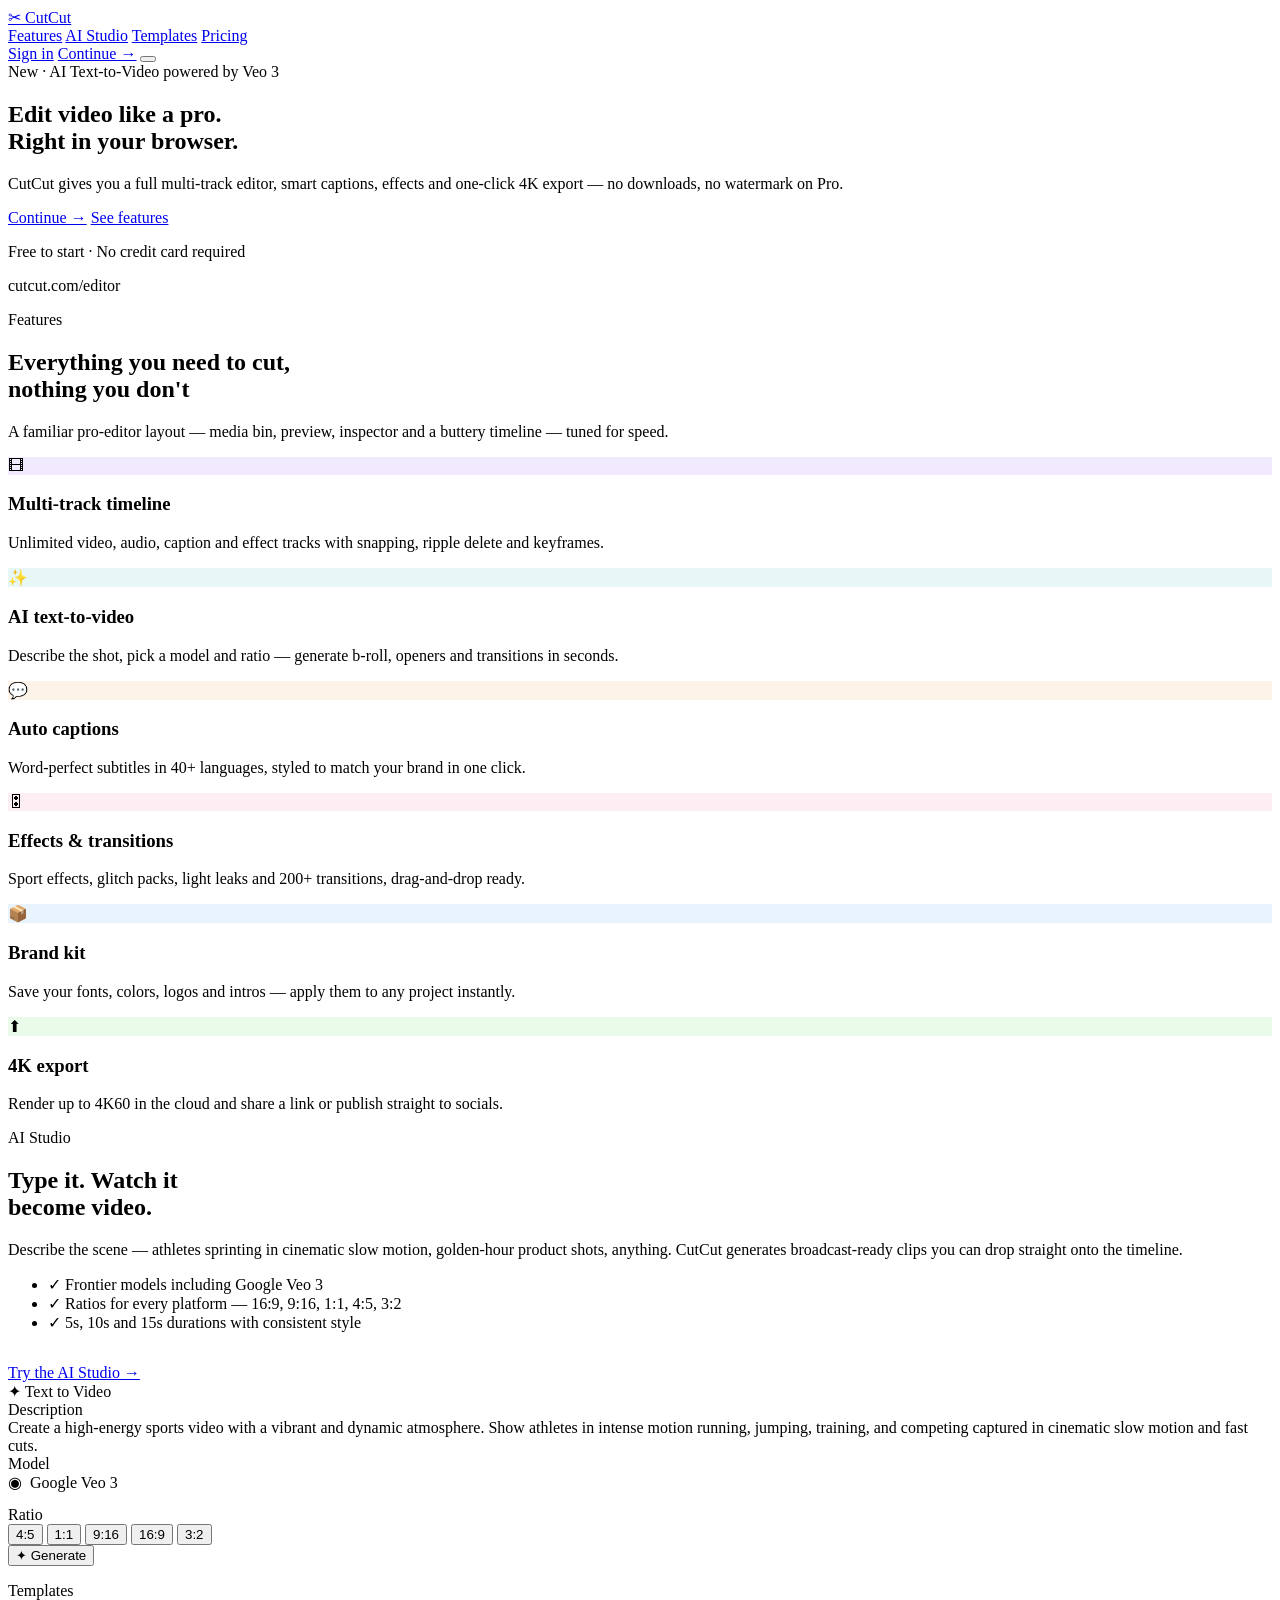
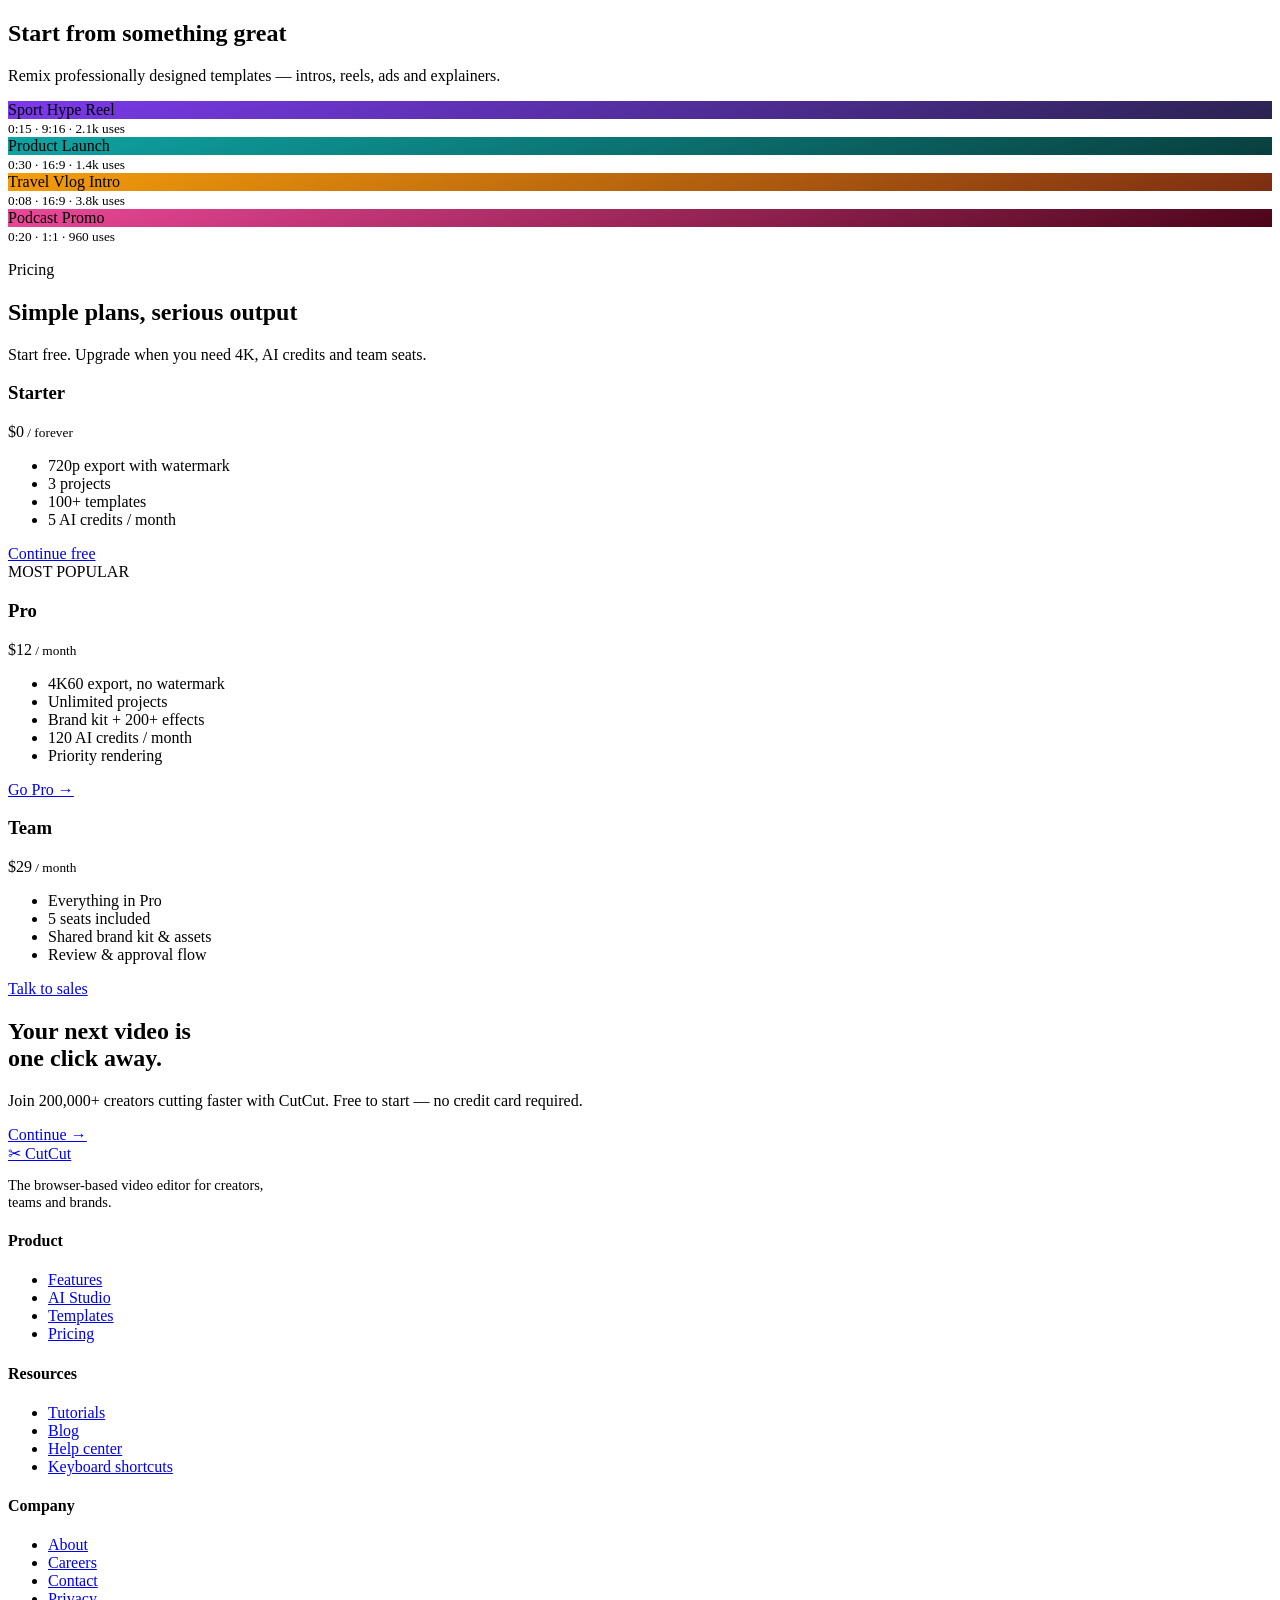
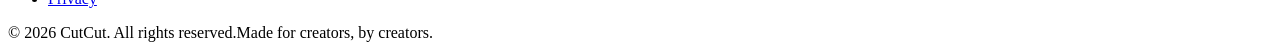
==== index.html @ d0ea5d8b "Create index.html" ====
<!DOCTYPE html>
<html lang="en">
<head>
  <meta charset="UTF-8" />
  <meta name="viewport" content="width=device-width, initial-scale=1.0" />
  <title>CutCut — Edit video like a pro, in your browser</title>
  <meta name="description" content="CutCut is the browser-based video editor with multi-track timeline, AI text-to-video, auto captions and 4K export." />
  <link rel="stylesheet" href="css/main.css" />
  <link rel="preconnect" href="https://fonts.googleapis.com" />
  <link rel="preconnect" href="https://fonts.gstatic.com" crossorigin />
  <link href="https://fonts.googleapis.com/css2?family=Inter:wght@400;500;600;700;800&display=swap" rel="stylesheet" />
</head>
<body>

  <!-- NAV -->
  <header class="site-nav">
    <a href="index.html" class="brand"><span class="brand-mark">✂</span> CutCut</a>
    <nav class="site-links" id="siteLinks">
      <a href="#features">Features</a>
      <a href="#ai">AI Studio</a>
      <a href="#templates">Templates</a>
      <a href="#pricing">Pricing</a>
    </nav>
    <div class="nav-cta">
      <a href="login.html" class="btn btn-ghost">Sign in</a>
      <a href="login.html" class="btn btn-dark">Continue →</a>
      <button class="menu-btn" id="menuBtn" aria-label="Menu"><span></span><span></span><span></span></button>
    </div>
  </header>

  <!-- HERO -->
  <section class="hero">
    <div class="hero-inner">
      <span class="hero-badge"><span class="dot"></span> New · AI Text-to-Video powered by Veo 3</span>
      <h1>Edit video like a pro.<br /><span class="grad">Right in your browser.</span></h1>
      <p class="sub">CutCut gives you a full multi-track editor, smart captions, effects and one-click 4K export — no downloads, no watermark on Pro.</p>
      <div class="hero-cta">
        <a href="login.html" class="btn btn-dark btn-lg">Continue →</a>
        <a href="#features" class="btn btn-light btn-lg">See features</a>
      </div>
      <p class="hero-note">Free to start · No credit card required</p>
    </div>

    <div class="hero-mock reveal">
      <div class="mock-window">
        <div class="mock-bar"><i></i><i></i><i></i><span>cutcut.com/editor</span></div>
        <div class="mock-body">
          <div class="mock-rail"><b class="on"></b><b></b><b></b><b></b><b></b><b></b></div>
          <div class="mock-stage">
            <div class="mock-preview"></div>
            <div class="mock-tl"><i></i><i></i><i></i></div>
          </div>
          <div class="mock-side"><b></b><b></b><b></b><b></b><b class="dark"></b></div>
        </div>
      </div>
    </div>
  </section>

  <!-- FEATURES -->
  <section class="section" id="features">
    <div class="wrap">
      <div class="center reveal">
        <p class="kicker">Features</p>
        <h2 class="h2">Everything you need to cut,<br />nothing you don't</h2>
        <p class="lead">A familiar pro-editor layout — media bin, preview, inspector and a buttery timeline — tuned for speed.</p>
      </div>
      <div class="feat-grid">
        <div class="feat reveal"><div class="feat-ico" style="background:#f1e9fd">🎞</div><h3>Multi-track timeline</h3><p>Unlimited video, audio, caption and effect tracks with snapping, ripple delete and keyframes.</p></div>
        <div class="feat reveal"><div class="feat-ico" style="background:#e6f7f6">✨</div><h3>AI text-to-video</h3><p>Describe the shot, pick a model and ratio — generate b-roll, openers and transitions in seconds.</p></div>
        <div class="feat reveal"><div class="feat-ico" style="background:#fef3e8">💬</div><h3>Auto captions</h3><p>Word-perfect subtitles in 40+ languages, styled to match your brand in one click.</p></div>
        <div class="feat reveal"><div class="feat-ico" style="background:#fdeef4">🎛</div><h3>Effects & transitions</h3><p>Sport effects, glitch packs, light leaks and 200+ transitions, drag-and-drop ready.</p></div>
        <div class="feat reveal"><div class="feat-ico" style="background:#e8f3fe">📦</div><h3>Brand kit</h3><p>Save your fonts, colors, logos and intros — apply them to any project instantly.</p></div>
        <div class="feat reveal"><div class="feat-ico" style="background:#eafbe9">⬆</div><h3>4K export</h3><p>Render up to 4K60 in the cloud and share a link or publish straight to socials.</p></div>
      </div>
    </div>
  </section>

  <!-- AI STUDIO -->
  <section class="section" id="ai" style="background:#fff;border-top:1px solid var(--line);border-bottom:1px solid var(--line)">
    <div class="wrap">
      <div class="ai-split">
        <div class="reveal">
          <p class="kicker">AI Studio</p>
          <h2 class="h2">Type it. Watch it<br />become video.</h2>
          <p class="lead">Describe the scene — athletes sprinting in cinematic slow motion, golden-hour product shots, anything. CutCut generates broadcast-ready clips you can drop straight onto the timeline.</p>
          <ul class="checklist">
            <li><span class="tick">✓</span> Frontier models including Google Veo 3</li>
            <li><span class="tick">✓</span> Ratios for every platform — 16:9, 9:16, 1:1, 4:5, 3:2</li>
            <li><span class="tick">✓</span> 5s, 10s and 15s durations with consistent style</li>
          </ul>
          <div style="margin-top:32px"><a href="login.html" class="btn btn-dark btn-lg">Try the AI Studio →</a></div>
        </div>
        <div class="prompt-card reveal">
          <div class="prompt-head"><span class="spark">✦</span> Text to Video</div>
          <div class="prompt-body">
            <label>Description</label>
            <div class="prompt-text">Create a high-energy sports video with a vibrant and dynamic atmosphere. Show athletes in intense motion running, jumping, training, and competing captured in cinematic slow motion and fast cuts.</div>
            <label>Model</label>
            <div class="prompt-text" style="margin-bottom:0">◉ &nbsp;Google Veo 3</div>
            <label style="margin-top:14px;display:block">Ratio</label>
            <div class="ratio-row">
              <button class="ratio on" type="button">4:5</button>
              <button class="ratio" type="button">1:1</button>
              <button class="ratio" type="button">9:16</button>
              <button class="ratio" type="button">16:9</button>
              <button class="ratio" type="button">3:2</button>
            </div>
            <button class="btn btn-dark btn-block" type="button" onclick="location.href='login.html'">✦ Generate</button>
          </div>
        </div>
      </div>
    </div>
  </section>

  <!-- TEMPLATES -->
  <section class="section" id="templates">
    <div class="wrap">
      <div class="center reveal">
        <p class="kicker">Templates</p>
        <h2 class="h2">Start from something great</h2>
        <p class="lead">Remix professionally designed templates — intros, reels, ads and explainers.</p>
      </div>
      <div class="tpl-row">
        <div class="tpl reveal"><div class="tpl-art" style="background:linear-gradient(160deg,#7c3aed,#2b2350)"><span>Sport Hype Reel</span></div><small>0:15 · 9:16 · 2.1k uses</small></div>
        <div class="tpl reveal"><div class="tpl-art" style="background:linear-gradient(160deg,#0ea5a4,#083f3e)"><span>Product Launch</span></div><small>0:30 · 16:9 · 1.4k uses</small></div>
        <div class="tpl reveal"><div class="tpl-art" style="background:linear-gradient(160deg,#f59e0b,#7c2d12)"><span>Travel Vlog Intro</span></div><small>0:08 · 16:9 · 3.8k uses</small></div>
        <div class="tpl reveal"><div class="tpl-art" style="background:linear-gradient(160deg,#ec4899,#4c0519)"><span>Podcast Promo</span></div><small>0:20 · 1:1 · 960 uses</small></div>
      </div>
    </div>
  </section>

  <!-- PRICING -->
  <section class="section" id="pricing" style="background:#fff;border-top:1px solid var(--line)">
    <div class="wrap">
      <div class="center reveal">
        <p class="kicker">Pricing</p>
        <h2 class="h2">Simple plans, serious output</h2>
        <p class="lead">Start free. Upgrade when you need 4K, AI credits and team seats.</p>
      </div>
      <div class="price-grid">
        <div class="price reveal">
          <h3>Starter</h3><div class="amt">$0<small> / forever</small></div>
          <ul><li>720p export with watermark</li><li>3 projects</li><li>100+ templates</li><li>5 AI credits / month</li></ul>
          <a href="login.html" class="btn btn-light btn-block">Continue free</a>
        </div>
        <div class="price hot reveal">
          <span class="tag">MOST POPULAR</span>
          <h3>Pro</h3><div class="amt">$12<small> / month</small></div>
          <ul><li>4K60 export, no watermark</li><li>Unlimited projects</li><li>Brand kit + 200+ effects</li><li>120 AI credits / month</li><li>Priority rendering</li></ul>
          <a href="login.html" class="btn btn-dark btn-block">Go Pro →</a>
        </div>
        <div class="price reveal">
          <h3>Team</h3><div class="amt">$29<small> / month</small></div>
          <ul><li>Everything in Pro</li><li>5 seats included</li><li>Shared brand kit & assets</li><li>Review & approval flow</li></ul>
          <a href="login.html" class="btn btn-light btn-block">Talk to sales</a>
        </div>
      </div>
    </div>
  </section>

  <!-- CTA -->
  <section class="section">
    <div class="wrap">
      <div class="cta-banner reveal">
        <h2>Your next video is<br />one click away.</h2>
        <p>Join 200,000+ creators cutting faster with CutCut. Free to start — no credit card required.</p>
        <a href="login.html" class="btn btn-light btn-lg">Continue →</a>
      </div>
    </div>
  </section>

  <!-- FOOTER -->
  <footer class="site">
    <div class="foot-grid">
      <div>
        <a href="index.html" class="brand" style="margin-bottom:16px"><span class="brand-mark">✂</span> CutCut</a>
        <p style="color:var(--muted);font-size:.9rem;max-width:260px;margin-top:14px">The browser-based video editor for creators, teams and brands.</p>
      </div>
      <div><h4>Product</h4><ul><li><a href="#features">Features</a></li><li><a href="#ai">AI Studio</a></li><li><a href="#templates">Templates</a></li><li><a href="#pricing">Pricing</a></li></ul></div>
      <div><h4>Resources</h4><ul><li><a href="#">Tutorials</a></li><li><a href="#">Blog</a></li><li><a href="#">Help center</a></li><li><a href="#">Keyboard shortcuts</a></li></ul></div>
      <div><h4>Company</h4><ul><li><a href="#">About</a></li><li><a href="#">Careers</a></li><li><a href="#">Contact</a></li><li><a href="#">Privacy</a></li></ul></div>
    </div>
    <div class="foot-note"><span>© 2026 CutCut. All rights reserved.</span><span>Made for creators, by creators.</span></div>
  </footer>

  <div class="toast" id="toast"></div>
  <script src="js/main.js"></script>
</body>
</html>
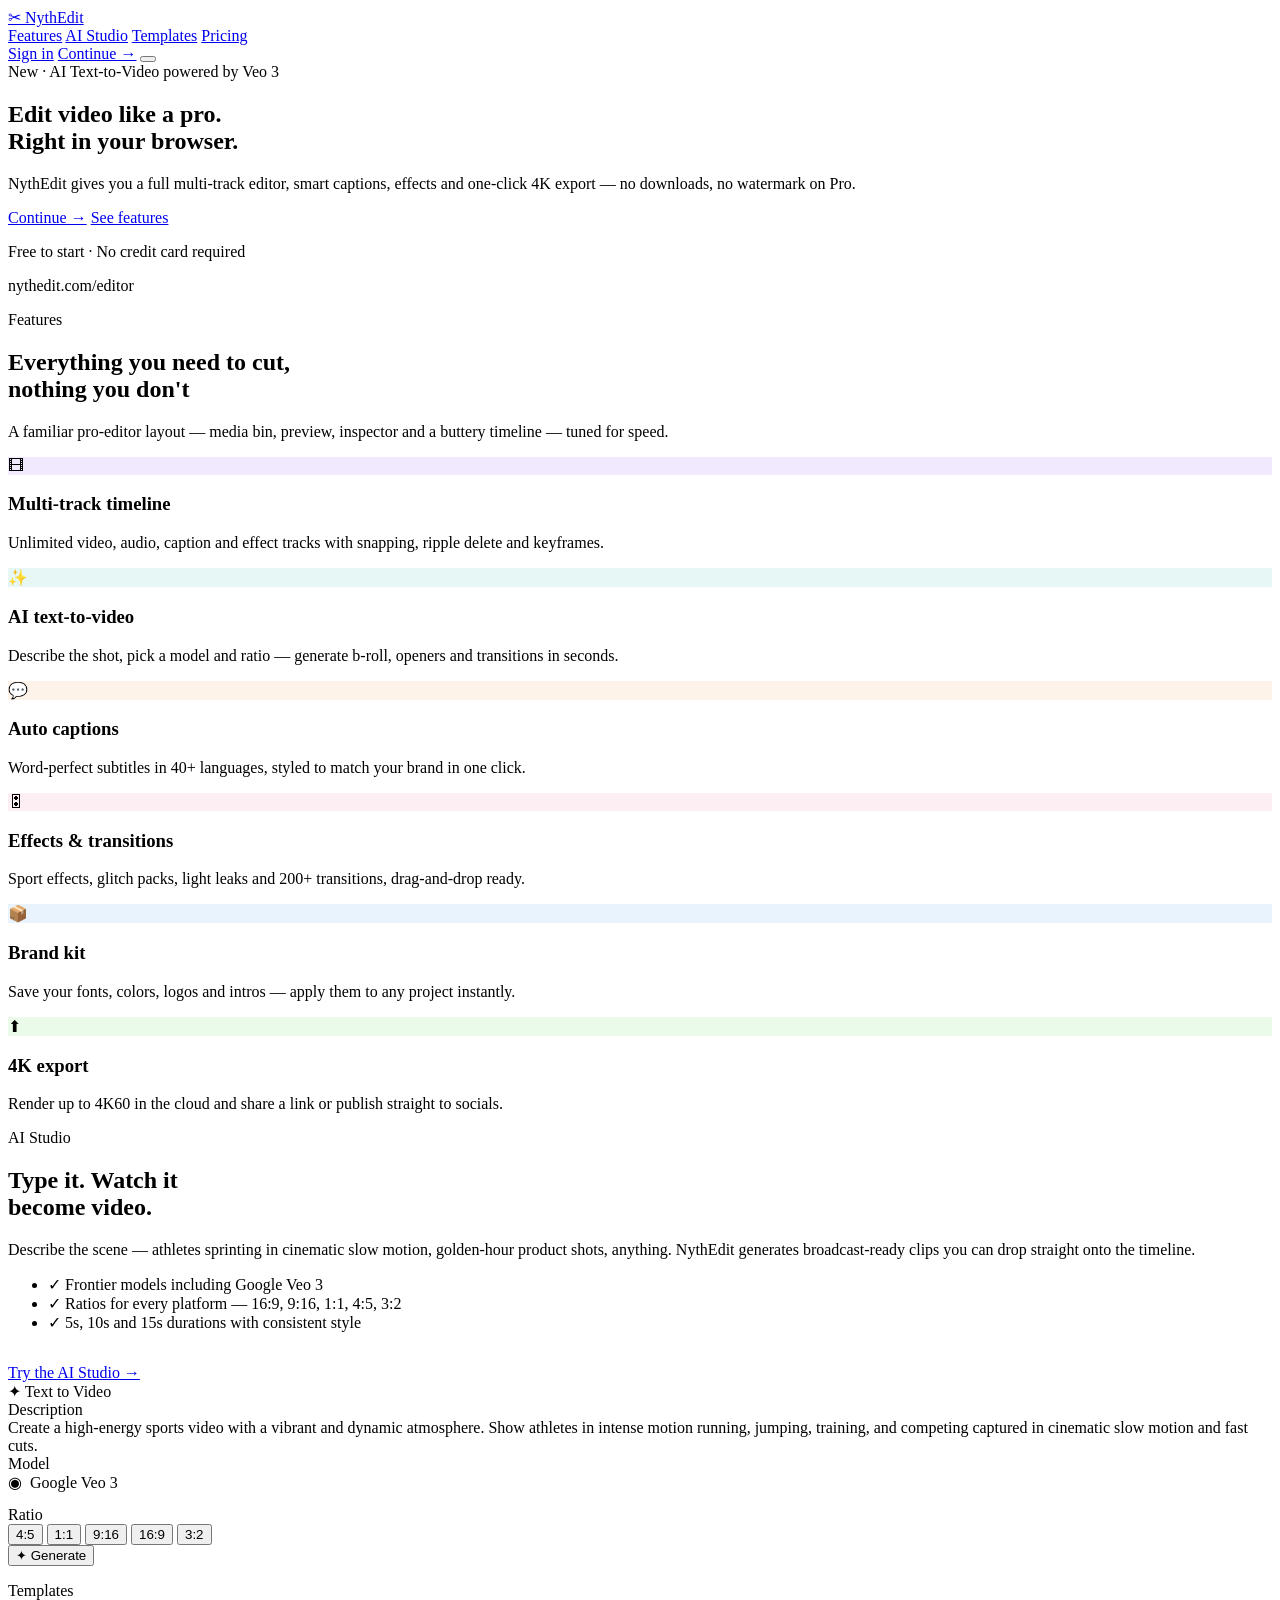
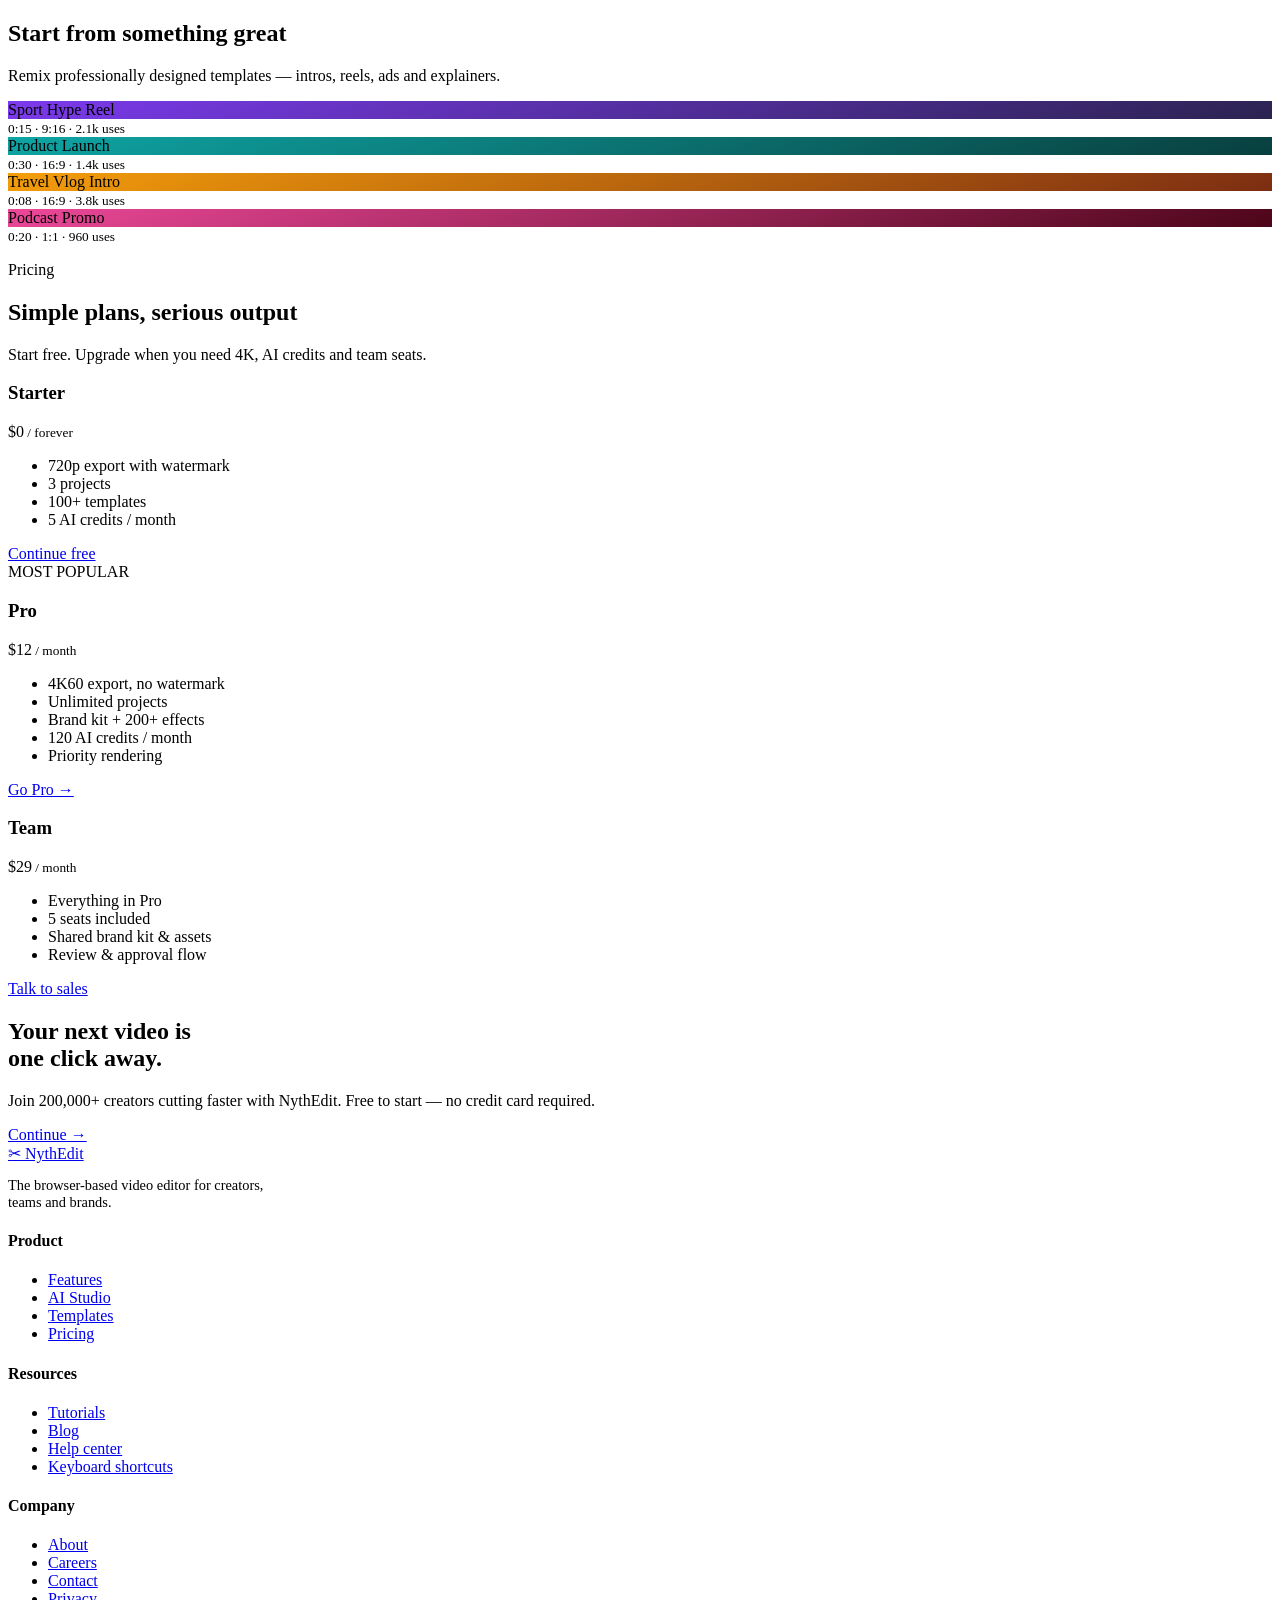
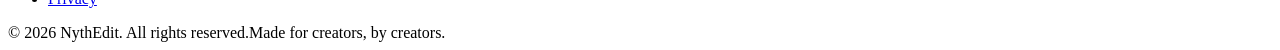
==== commit 84a86f90: "Update index.html" ====
--- a/index.html
+++ b/index.html
@@ -3,8 +3,8 @@
 <head>
   <meta charset="UTF-8" />
   <meta name="viewport" content="width=device-width, initial-scale=1.0" />
-  <title>CutCut — Edit video like a pro, in your browser</title>
-  <meta name="description" content="CutCut is the browser-based video editor with multi-track timeline, AI text-to-video, auto captions and 4K export." />
+  <title>NythEdit — Edit video like a pro, in your browser</title>
+  <meta name="description" content="NythEdit is the browser-based video editor with multi-track timeline, AI text-to-video, auto captions and 4K export." />
   <link rel="stylesheet" href="css/main.css" />
   <link rel="preconnect" href="https://fonts.googleapis.com" />
   <link rel="preconnect" href="https://fonts.gstatic.com" crossorigin />
@@ -14,7 +14,7 @@
 
   <!-- NAV -->
   <header class="site-nav">
-    <a href="index.html" class="brand"><span class="brand-mark">✂</span> CutCut</a>
+    <a href="index.html" class="brand"><span class="brand-mark">✂</span> NythEdit</a>
     <nav class="site-links" id="siteLinks">
       <a href="#features">Features</a>
       <a href="#ai">AI Studio</a>
@@ -33,7 +33,7 @@
     <div class="hero-inner">
       <span class="hero-badge"><span class="dot"></span> New · AI Text-to-Video powered by Veo 3</span>
       <h1>Edit video like a pro.<br /><span class="grad">Right in your browser.</span></h1>
-      <p class="sub">CutCut gives you a full multi-track editor, smart captions, effects and one-click 4K export — no downloads, no watermark on Pro.</p>
+      <p class="sub">NythEdit gives you a full multi-track editor, smart captions, effects and one-click 4K export — no downloads, no watermark on Pro.</p>
       <div class="hero-cta">
         <a href="login.html" class="btn btn-dark btn-lg">Continue →</a>
         <a href="#features" class="btn btn-light btn-lg">See features</a>
@@ -43,7 +43,7 @@
 
     <div class="hero-mock reveal">
       <div class="mock-window">
-        <div class="mock-bar"><i></i><i></i><i></i><span>cutcut.com/editor</span></div>
+        <div class="mock-bar"><i></i><i></i><i></i><span>nythedit.com/editor</span></div>
         <div class="mock-body">
           <div class="mock-rail"><b class="on"></b><b></b><b></b><b></b><b></b><b></b></div>
           <div class="mock-stage">
@@ -82,7 +82,7 @@
         <div class="reveal">
           <p class="kicker">AI Studio</p>
           <h2 class="h2">Type it. Watch it<br />become video.</h2>
-          <p class="lead">Describe the scene — athletes sprinting in cinematic slow motion, golden-hour product shots, anything. CutCut generates broadcast-ready clips you can drop straight onto the timeline.</p>
+          <p class="lead">Describe the scene — athletes sprinting in cinematic slow motion, golden-hour product shots, anything. NythEdit generates broadcast-ready clips you can drop straight onto the timeline.</p>
           <ul class="checklist">
             <li><span class="tick">✓</span> Frontier models including Google Veo 3</li>
             <li><span class="tick">✓</span> Ratios for every platform — 16:9, 9:16, 1:1, 4:5, 3:2</li>
@@ -163,7 +163,7 @@
     <div class="wrap">
       <div class="cta-banner reveal">
         <h2>Your next video is<br />one click away.</h2>
-        <p>Join 200,000+ creators cutting faster with CutCut. Free to start — no credit card required.</p>
+        <p>Join 200,000+ creators cutting faster with NythEdit. Free to start — no credit card required.</p>
         <a href="login.html" class="btn btn-light btn-lg">Continue →</a>
       </div>
     </div>
@@ -173,14 +173,14 @@
   <footer class="site">
     <div class="foot-grid">
       <div>
-        <a href="index.html" class="brand" style="margin-bottom:16px"><span class="brand-mark">✂</span> CutCut</a>
+        <a href="index.html" class="brand" style="margin-bottom:16px"><span class="brand-mark">✂</span> NythEdit</a>
         <p style="color:var(--muted);font-size:.9rem;max-width:260px;margin-top:14px">The browser-based video editor for creators, teams and brands.</p>
       </div>
       <div><h4>Product</h4><ul><li><a href="#features">Features</a></li><li><a href="#ai">AI Studio</a></li><li><a href="#templates">Templates</a></li><li><a href="#pricing">Pricing</a></li></ul></div>
       <div><h4>Resources</h4><ul><li><a href="#">Tutorials</a></li><li><a href="#">Blog</a></li><li><a href="#">Help center</a></li><li><a href="#">Keyboard shortcuts</a></li></ul></div>
       <div><h4>Company</h4><ul><li><a href="#">About</a></li><li><a href="#">Careers</a></li><li><a href="#">Contact</a></li><li><a href="#">Privacy</a></li></ul></div>
     </div>
-    <div class="foot-note"><span>© 2026 CutCut. All rights reserved.</span><span>Made for creators, by creators.</span></div>
+    <div class="foot-note"><span>© 2026 NythEdit. All rights reserved.</span><span>Made for creators, by creators.</span></div>
   </footer>
 
   <div class="toast" id="toast"></div>
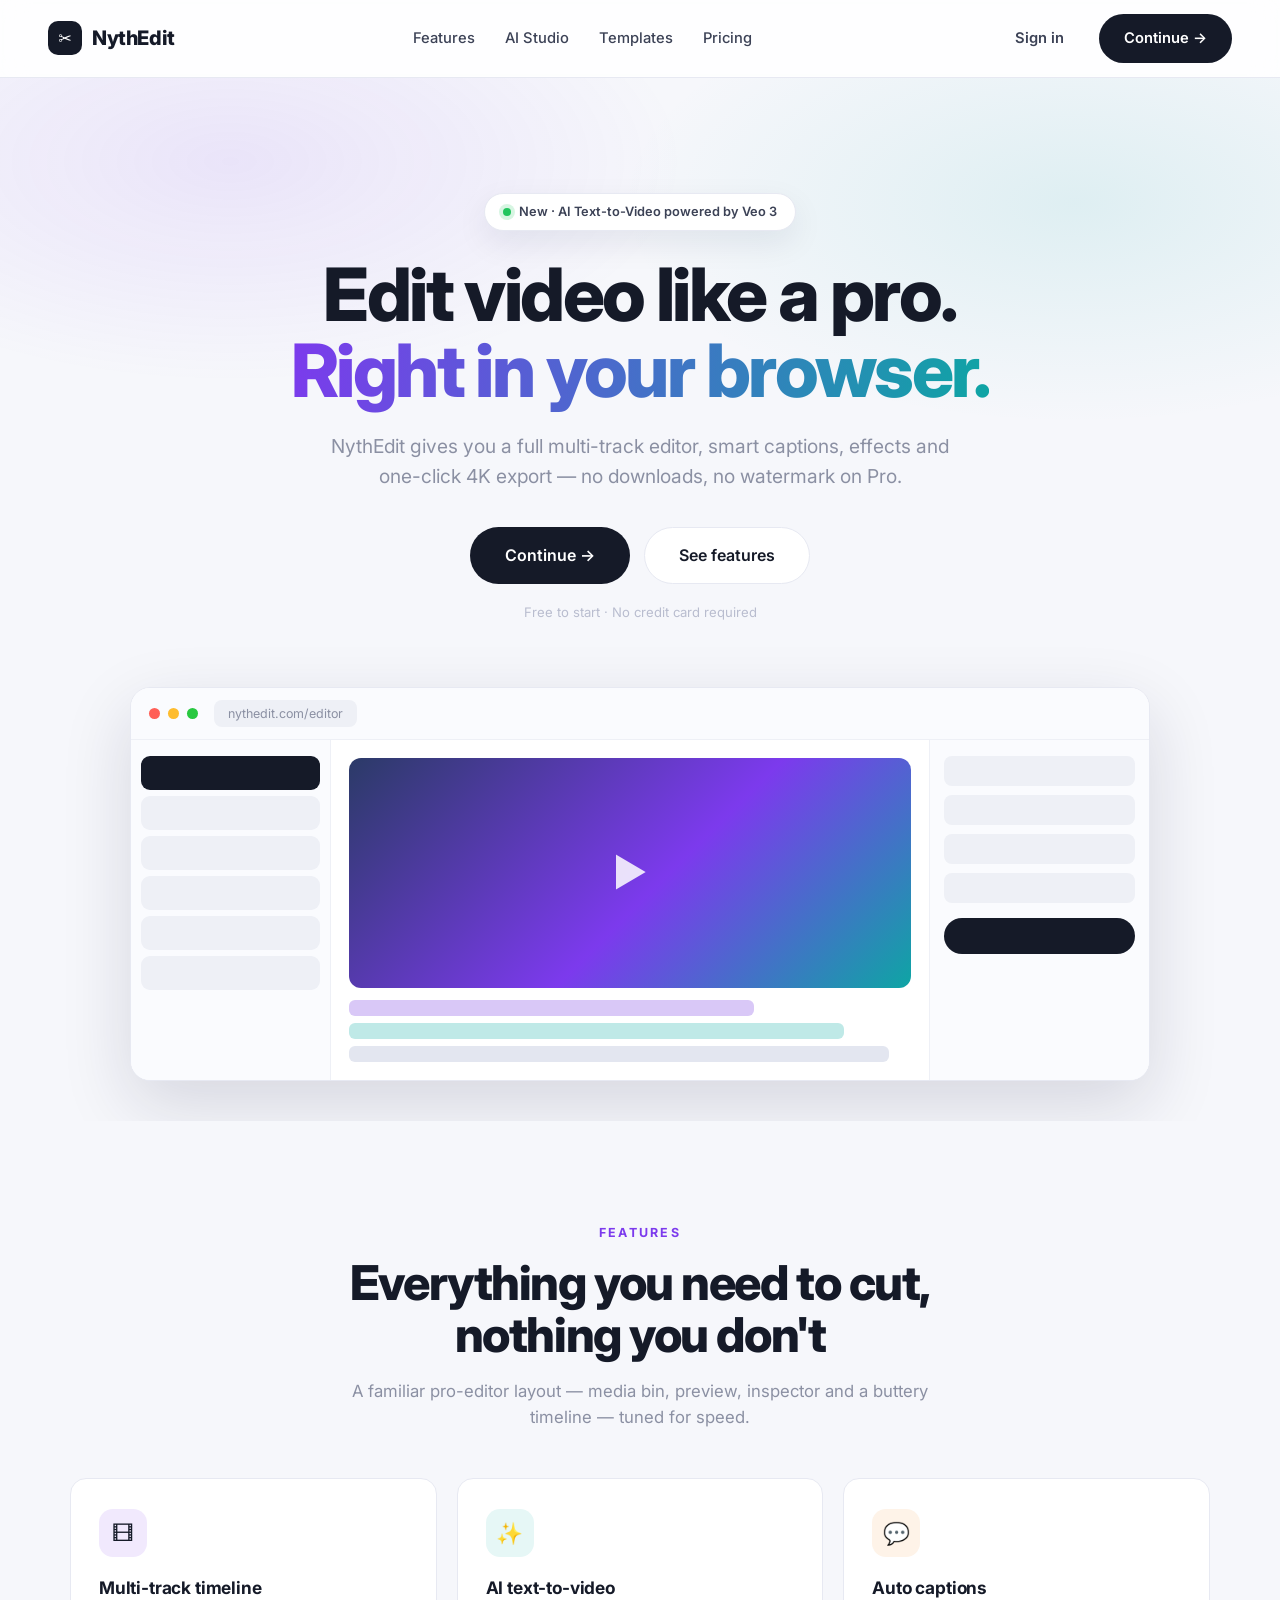
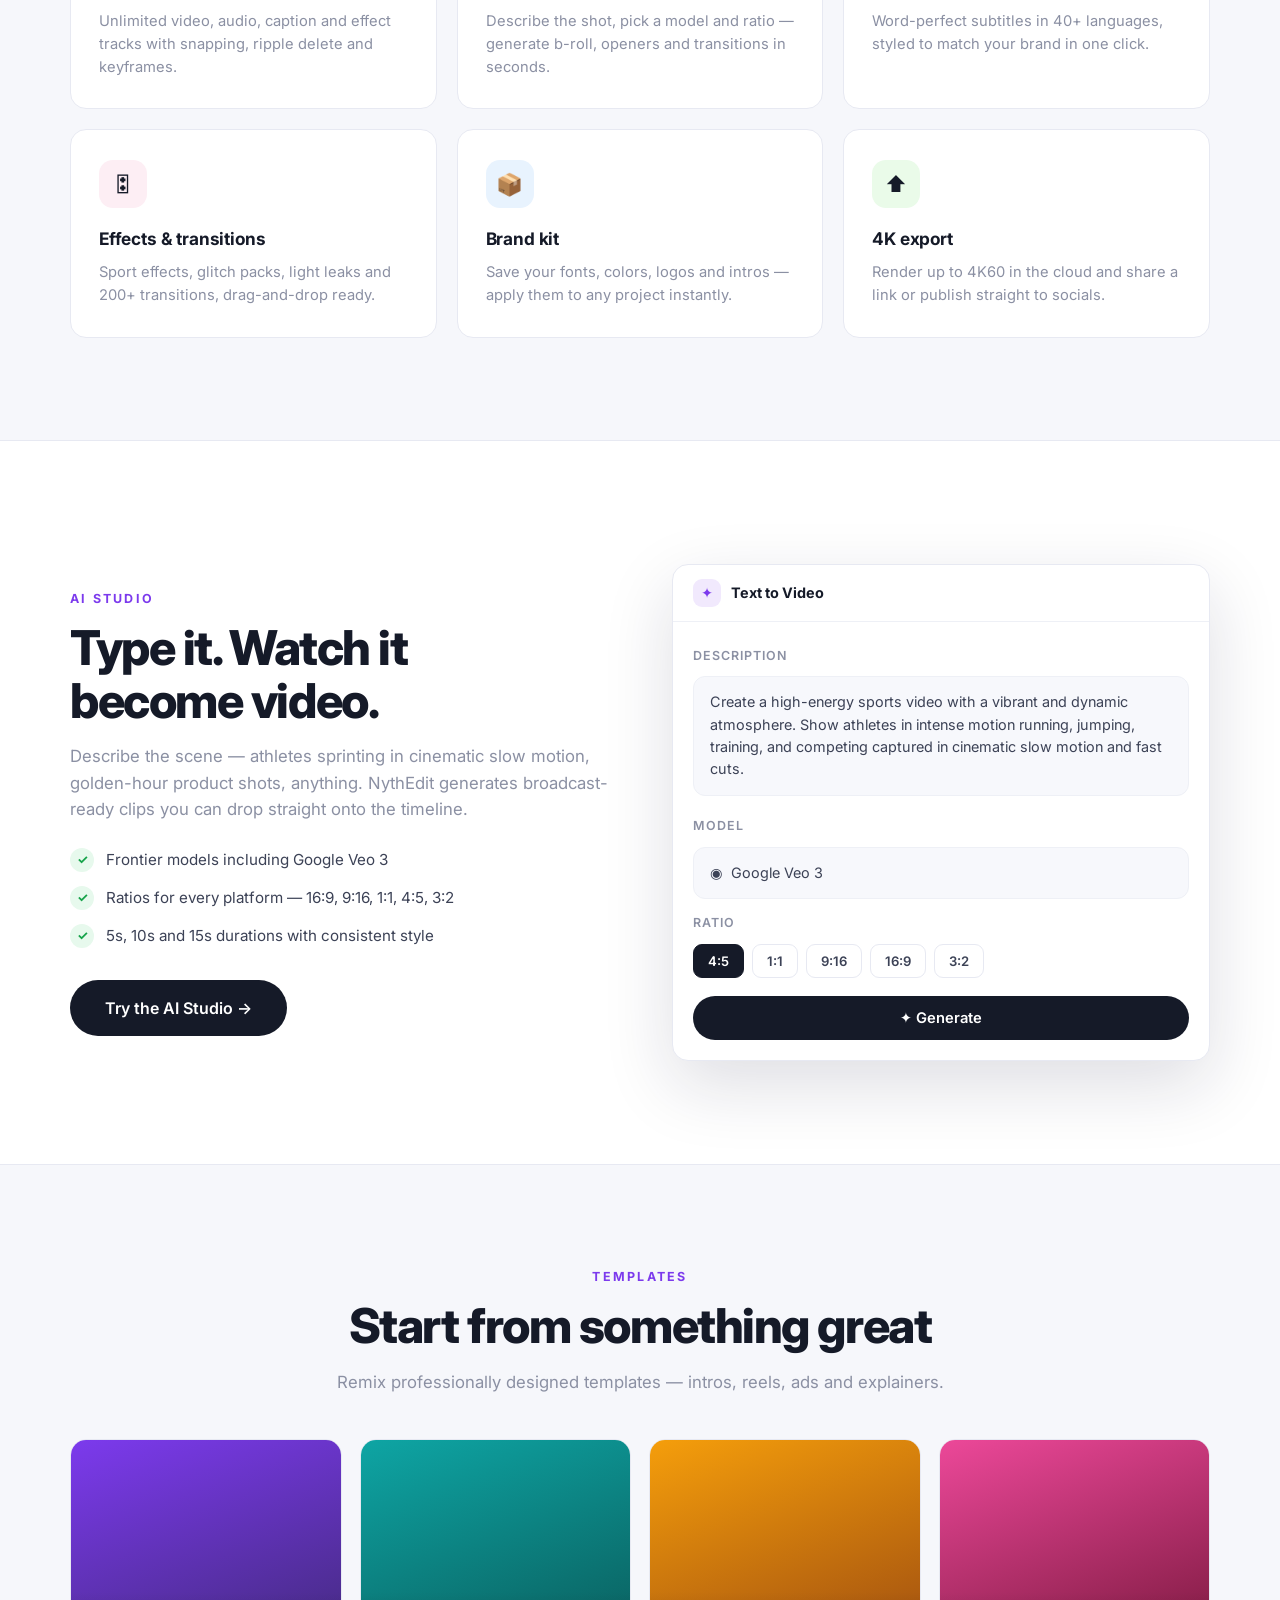
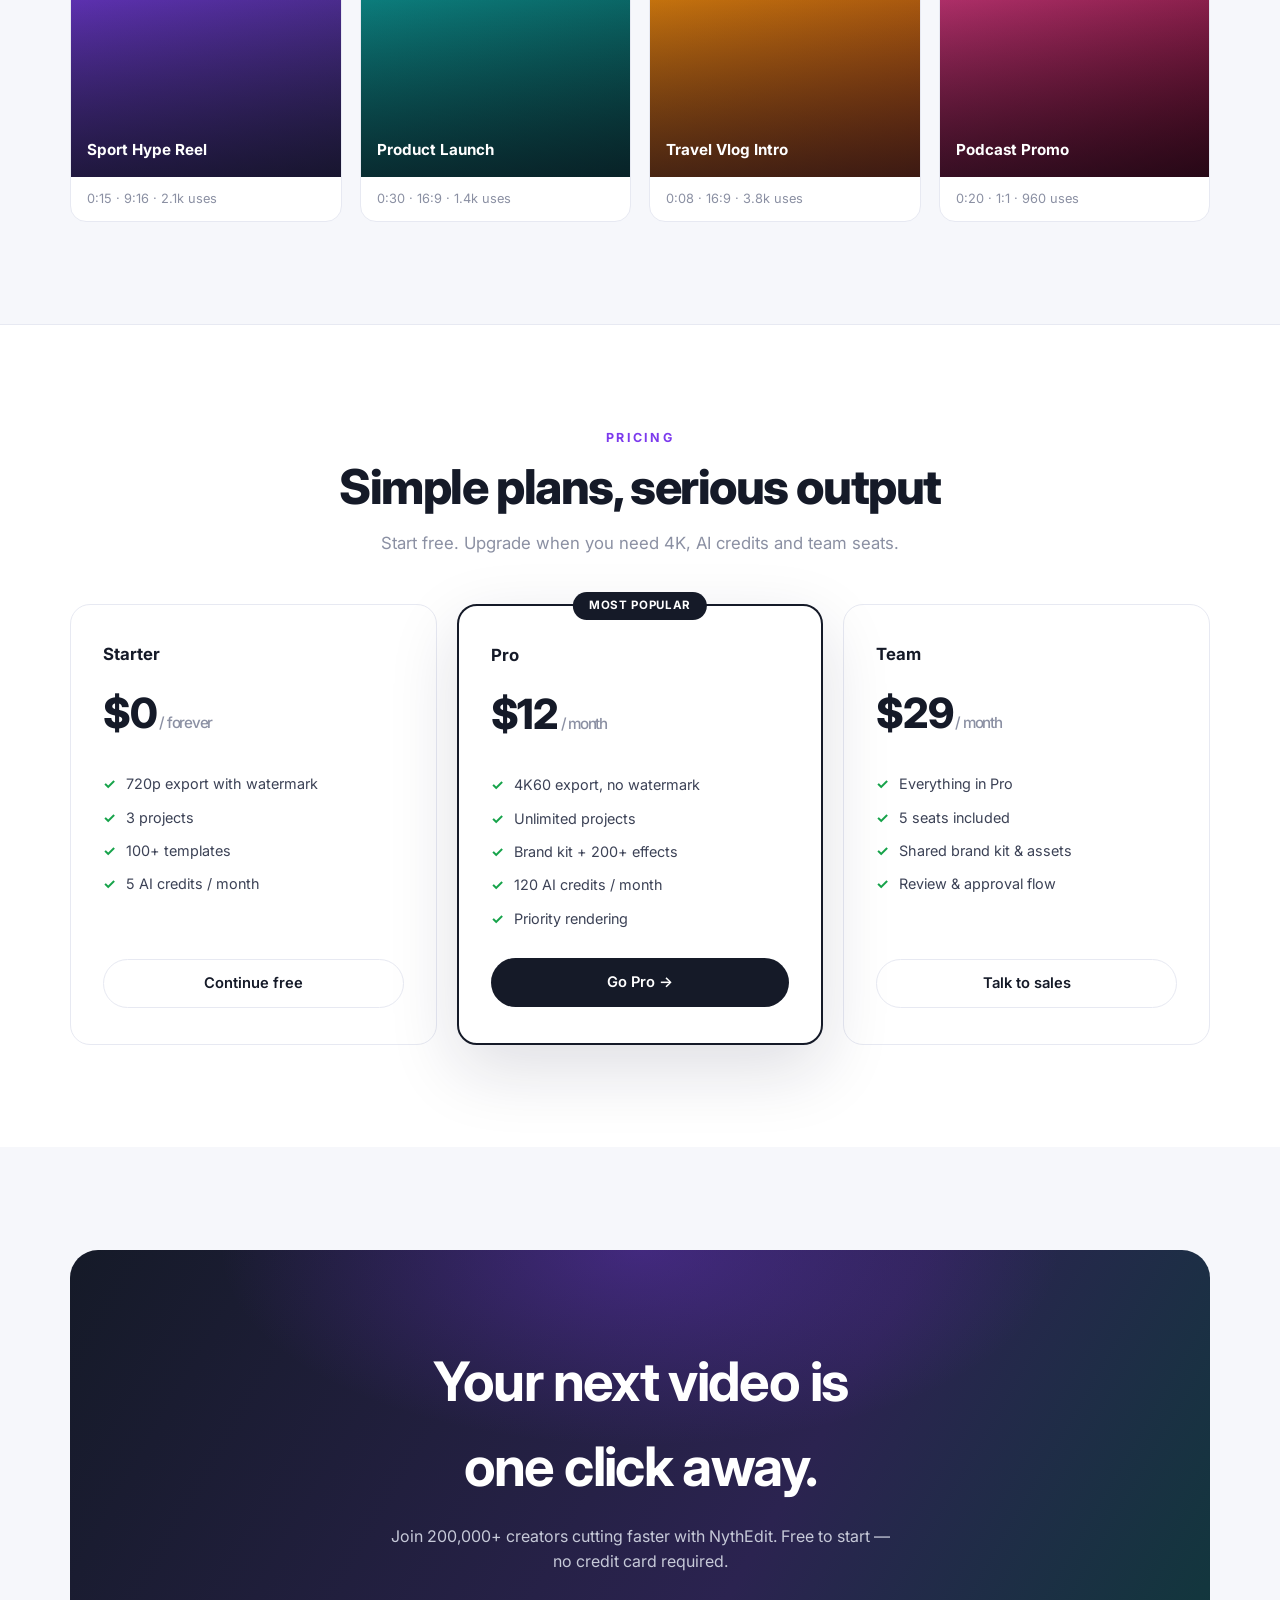
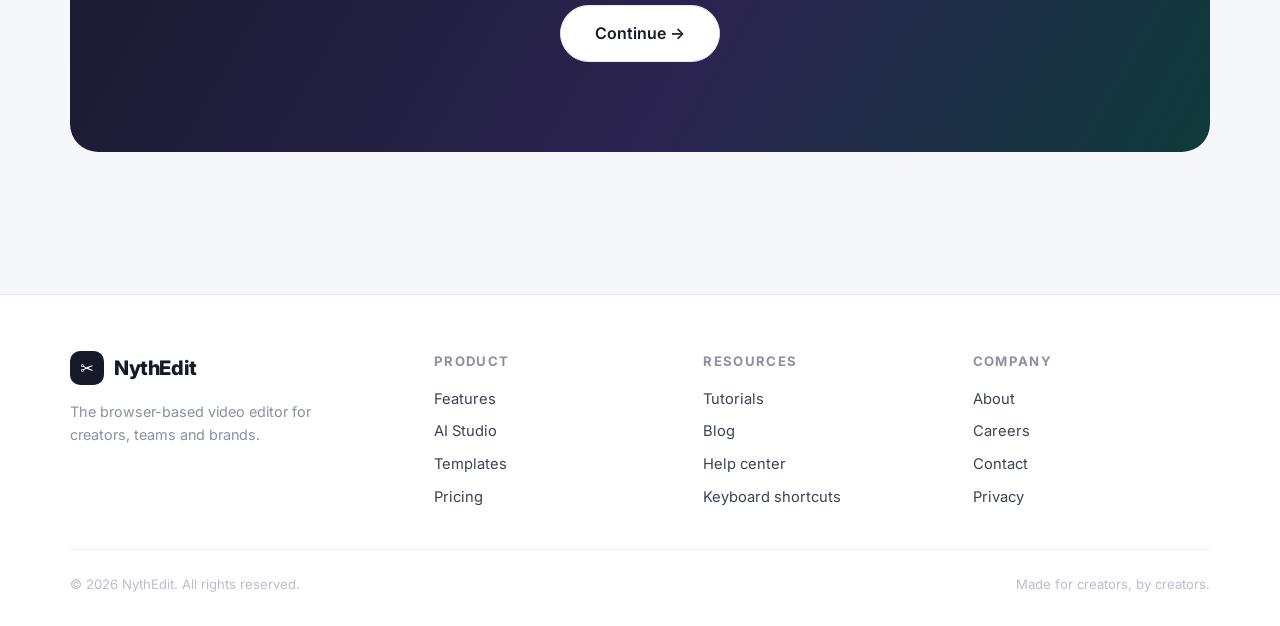
==== commit bd6248aa: "Update index.html" ====
--- a/index.html
+++ b/index.html
@@ -5,7 +5,7 @@
   <meta name="viewport" content="width=device-width, initial-scale=1.0" />
   <title>NythEdit — Edit video like a pro, in your browser</title>
   <meta name="description" content="NythEdit is the browser-based video editor with multi-track timeline, AI text-to-video, auto captions and 4K export." />
-  <link rel="stylesheet" href="css/main.css" />
+  <link rel="stylesheet" href="main.css" />
   <link rel="preconnect" href="https://fonts.googleapis.com" />
   <link rel="preconnect" href="https://fonts.gstatic.com" crossorigin />
   <link href="https://fonts.googleapis.com/css2?family=Inter:wght@400;500;600;700;800&display=swap" rel="stylesheet" />
@@ -184,6 +184,6 @@
   </footer>
 
   <div class="toast" id="toast"></div>
-  <script src="js/main.js"></script>
+  <script src="main.js"></script>
 </body>
 </html>
--- a/main.css
+++ b/main.css
@@ -0,0 +1,287 @@
+/* ============================================================
+   CutCut — shared styles (landing, login, projects)
+   ============================================================ */
+:root{
+  --bg:#f6f7fb;
+  --panel:#ffffff;
+  --line:#e7e9f2;
+  --line-soft:#eef0f6;
+  --ink:#151a28;
+  --ink-2:#3c4256;
+  --muted:#8b90a3;
+  --muted-2:#b9bdcf;
+  --brand:#151a28;
+  --accent:#7c3aed;
+  --accent-soft:#f1e9fd;
+  --teal:#0ea5a4;
+  --radius:16px;
+  --radius-s:10px;
+  --shadow:0 12px 32px rgba(18,24,60,.08);
+  --shadow-lg:0 24px 70px rgba(18,24,60,.14);
+  --font:'Inter',system-ui,-apple-system,'Segoe UI',Roboto,Helvetica,Arial,sans-serif;
+}
+*{margin:0;padding:0;box-sizing:border-box}
+html{scroll-behavior:smooth}
+body{
+  font-family:var(--font);
+  background:var(--bg);
+  color:var(--ink);
+  -webkit-font-smoothing:antialiased;
+  line-height:1.55;
+}
+a{color:inherit;text-decoration:none}
+img{max-width:100%;display:block}
+button{font-family:inherit}
+::selection{background:#151a28;color:#fff}
+
+/* ---------- buttons ---------- */
+.btn{
+  display:inline-flex;align-items:center;justify-content:center;gap:8px;
+  padding:12px 24px;border-radius:999px;font-weight:600;font-size:.92rem;
+  border:1px solid transparent;cursor:pointer;transition:transform .18s,box-shadow .18s,background .18s;
+  white-space:nowrap;
+}
+.btn:hover{transform:translateY(-1px)}
+.btn:active{transform:translateY(0)}
+.btn-dark{background:var(--brand);color:#fff}
+.btn-dark:hover{box-shadow:0 10px 26px rgba(21,26,40,.35)}
+.btn-light{background:#fff;color:var(--ink);border-color:var(--line)}
+.btn-light:hover{border-color:var(--ink)}
+.btn-ghost{background:transparent;color:var(--ink-2)}
+.btn-ghost:hover{background:#eceef5}
+.btn-lg{padding:15px 34px;font-size:1rem}
+.btn-block{width:100%}
+.btn:disabled{opacity:.6;cursor:wait;transform:none}
+
+/* ---------- landing nav ---------- */
+.site-nav{
+  position:sticky;top:0;z-index:50;
+  display:flex;align-items:center;justify-content:space-between;
+  padding:14px clamp(20px,4vw,48px);
+  background:rgba(255,255,255,.82);backdrop-filter:blur(14px);
+  border-bottom:1px solid var(--line);
+}
+.brand{display:flex;align-items:center;gap:10px;font-weight:800;font-size:1.25rem;letter-spacing:-.02em}
+.brand-mark{
+  width:34px;height:34px;border-radius:10px;background:var(--brand);color:#fff;
+  display:grid;place-items:center;font-size:1rem;
+}
+.site-links{display:flex;gap:30px;font-size:.92rem;font-weight:500;color:var(--ink-2)}
+.site-links a{position:relative;padding:4px 0}
+.site-links a:hover{color:var(--ink)}
+.site-links a::after{content:'';position:absolute;left:0;bottom:-2px;height:2px;width:0;background:var(--ink);transition:width .2s}
+.site-links a:hover::after{width:100%}
+.nav-cta{display:flex;align-items:center;gap:10px}
+.menu-btn{display:none;background:none;border:0;cursor:pointer;padding:8px;flex-direction:column;gap:5px}
+.menu-btn span{width:24px;height:2px;background:var(--ink);border-radius:2px;display:block}
+
+/* ---------- hero ---------- */
+.hero{
+  padding:clamp(60px,9vw,120px) clamp(20px,5vw,60px) 40px;
+  text-align:center;position:relative;overflow:hidden;
+}
+.hero::before{
+  content:'';position:absolute;inset:0;pointer-events:none;
+  background:
+    radial-gradient(700px 340px at 18% 8%, rgba(124,58,237,.10), transparent 65%),
+    radial-gradient(700px 340px at 84% 12%, rgba(14,165,164,.10), transparent 65%);
+}
+.hero-inner{position:relative;max-width:880px;margin:0 auto}
+.hero-badge{
+  display:inline-flex;align-items:center;gap:8px;font-size:.8rem;font-weight:600;
+  background:#fff;border:1px solid var(--line);border-radius:999px;padding:8px 18px;margin-bottom:26px;
+  box-shadow:var(--shadow);color:var(--ink-2);
+}
+.hero-badge .dot{width:8px;height:8px;border-radius:50%;background:#22c55e;box-shadow:0 0 0 4px rgba(34,197,94,.18)}
+.hero h1{
+  font-size:clamp(2.6rem,6.4vw,4.6rem);line-height:1.04;letter-spacing:-.035em;font-weight:800;margin-bottom:22px;
+}
+.hero h1 .grad{
+  background:linear-gradient(100deg,#7c3aed,#0ea5a4);
+  -webkit-background-clip:text;background-clip:text;color:transparent;
+}
+.hero p.sub{font-size:clamp(1rem,2vw,1.2rem);color:var(--muted);max-width:620px;margin:0 auto 36px}
+.hero-cta{display:flex;gap:14px;justify-content:center;flex-wrap:wrap;margin-bottom:18px}
+.hero-note{font-size:.82rem;color:var(--muted-2)}
+.hero-mock{position:relative;max-width:1020px;margin:64px auto 0;text-align:left}
+.mock-window{
+  background:#fff;border:1px solid var(--line);border-radius:20px;box-shadow:var(--shadow-lg);overflow:hidden;
+}
+.mock-bar{display:flex;align-items:center;gap:8px;padding:12px 18px;border-bottom:1px solid var(--line-soft);background:#fafbfe}
+.mock-bar i{width:11px;height:11px;border-radius:50%;display:block}
+.mock-bar i:nth-child(1){background:#ff5f57}.mock-bar i:nth-child(2){background:#febc2e}.mock-bar i:nth-child(3){background:#28c840}
+.mock-bar span{margin-left:8px;font-size:.78rem;color:var(--muted);background:#eef0f6;border-radius:8px;padding:4px 14px}
+.mock-body{display:grid;grid-template-columns:200px 1fr 220px;min-height:340px}
+.mock-rail{background:#fafbfe;border-right:1px solid var(--line-soft);padding:16px 10px;display:flex;flex-direction:column;gap:6px}
+.mock-rail b{display:block;height:34px;border-radius:9px;background:#eef0f6}
+.mock-rail b.on{background:#151a28}
+.mock-stage{padding:18px;display:flex;flex-direction:column;gap:12px}
+.mock-preview{flex:1;border-radius:12px;background:linear-gradient(135deg,#2b3a67,#7c3aed 55%,#0ea5a4);position:relative;overflow:hidden;min-height:180px}
+.mock-preview::after{content:'▶';position:absolute;inset:0;display:grid;place-items:center;color:rgba(255,255,255,.85);font-size:2.4rem}
+.mock-tl{display:flex;flex-direction:column;gap:7px}
+.mock-tl i{display:block;height:16px;border-radius:6px}
+.mock-tl i:nth-child(1){background:#d9c8f7;width:72%}
+.mock-tl i:nth-child(2){background:#bfe9e7;width:88%}
+.mock-tl i:nth-child(3){background:#e3e6f0;width:96%}
+.mock-side{background:#fafbfe;border-left:1px solid var(--line-soft);padding:16px 14px;display:flex;flex-direction:column;gap:9px}
+.mock-side b{display:block;height:30px;border-radius:8px;background:#eef0f6}
+.mock-side b.dark{background:#151a28;height:36px;border-radius:999px;margin-top:6px}
+
+/* ---------- sections ---------- */
+.section{padding:clamp(64px,8vw,110px) clamp(20px,5vw,60px)}
+.wrap{max-width:1140px;margin:0 auto}
+.kicker{font-size:.78rem;font-weight:700;letter-spacing:.18em;text-transform:uppercase;color:var(--accent);margin-bottom:14px}
+.h2{font-size:clamp(1.9rem,4.4vw,3rem);letter-spacing:-.03em;font-weight:800;line-height:1.1;margin-bottom:16px}
+.lead{color:var(--muted);font-size:1.05rem;max-width:640px}
+.center{text-align:center}
+.center .lead{margin:0 auto}
+
+/* features */
+.feat-grid{display:grid;grid-template-columns:repeat(3,1fr);gap:20px;margin-top:48px}
+.feat{background:#fff;border:1px solid var(--line);border-radius:var(--radius);padding:30px 28px;transition:transform .2s,box-shadow .2s}
+.feat:hover{transform:translateY(-5px);box-shadow:var(--shadow)}
+.feat-ico{width:48px;height:48px;border-radius:14px;display:grid;place-items:center;font-size:1.35rem;margin-bottom:18px}
+.feat h3{font-size:1.08rem;margin-bottom:8px;letter-spacing:-.01em}
+.feat p{color:var(--muted);font-size:.92rem}
+
+/* ai split */
+.ai-split{display:grid;grid-template-columns:1fr 1fr;gap:clamp(30px,5vw,70px);align-items:center;margin-top:20px}
+.prompt-card{background:#fff;border:1px solid var(--line);border-radius:var(--radius);box-shadow:var(--shadow-lg);overflow:hidden}
+.prompt-head{padding:14px 20px;border-bottom:1px solid var(--line-soft);font-weight:700;font-size:.9rem;display:flex;align-items:center;gap:10px}
+.prompt-head .spark{background:var(--accent-soft);color:var(--accent);width:28px;height:28px;border-radius:9px;display:grid;place-items:center}
+.prompt-body{padding:20px}
+.prompt-body label{font-size:.78rem;font-weight:600;color:var(--muted);text-transform:uppercase;letter-spacing:.08em}
+.prompt-text{background:#f7f8fc;border:1px solid var(--line-soft);border-radius:12px;padding:14px 16px;font-size:.9rem;color:var(--ink-2);margin:10px 0 16px}
+.ratio-row{display:flex;gap:8px;margin:12px 0 18px}
+.ratio{border:1px solid var(--line);background:#fff;border-radius:9px;padding:8px 14px;font-size:.82rem;font-weight:600;cursor:pointer;color:var(--ink-2)}
+.ratio.on{background:var(--brand);color:#fff;border-color:var(--brand)}
+.checklist{list-style:none;margin-top:26px;display:flex;flex-direction:column;gap:14px}
+.checklist li{display:flex;gap:12px;align-items:flex-start;color:var(--ink-2);font-size:.95rem}
+.checklist .tick{flex:0 0 24px;width:24px;height:24px;border-radius:50%;background:#e7f9ed;color:#16a34a;display:grid;place-items:center;font-size:.8rem;font-weight:700}
+
+/* templates */
+.tpl-row{display:grid;grid-template-columns:repeat(4,1fr);gap:18px;margin-top:44px}
+.tpl{border-radius:var(--radius);overflow:hidden;background:#fff;border:1px solid var(--line);transition:transform .2s,box-shadow .2s;cursor:pointer}
+.tpl:hover{transform:translateY(-5px);box-shadow:var(--shadow)}
+.tpl-art{aspect-ratio:4/5;position:relative;display:flex;align-items:flex-end;padding:16px;color:#fff;font-weight:700}
+.tpl-art span{position:relative;z-index:1;font-size:.95rem}
+.tpl-art::after{content:'';position:absolute;inset:0;background:linear-gradient(180deg,transparent 45%,rgba(8,10,20,.55))}
+.tpl small{display:block;padding:12px 16px;color:var(--muted);font-size:.8rem}
+
+/* pricing */
+.price-grid{display:grid;grid-template-columns:repeat(3,1fr);gap:20px;margin-top:48px;align-items:stretch}
+.price{background:#fff;border:1px solid var(--line);border-radius:20px;padding:36px 32px;display:flex;flex-direction:column}
+.price.hot{border:2px solid var(--brand);box-shadow:var(--shadow-lg);position:relative}
+.price .tag{position:absolute;top:-14px;left:50%;transform:translateX(-50%);background:var(--brand);color:#fff;font-size:.72rem;font-weight:700;padding:5px 16px;border-radius:999px;letter-spacing:.06em}
+.price h3{font-size:1.05rem;margin-bottom:6px}
+.price .amt{font-size:2.6rem;font-weight:800;letter-spacing:-.03em;margin:8px 0}
+.price .amt small{font-size:.95rem;font-weight:500;color:var(--muted)}
+.price ul{list-style:none;margin:20px 0 28px;display:flex;flex-direction:column;gap:11px;color:var(--ink-2);font-size:.9rem;flex:1}
+.price ul li::before{content:'✓';color:#16a34a;font-weight:700;margin-right:10px}
+
+/* cta banner */
+.cta-banner{
+  background:linear-gradient(120deg,#151a28,#2b2350 60%,#0e3a3a);color:#fff;border-radius:28px;
+  padding:clamp(48px,7vw,90px) clamp(28px,6vw,80px);text-align:center;position:relative;overflow:hidden;
+}
+.cta-banner::before{content:'';position:absolute;inset:0;background:radial-gradient(600px 280px at 50% 0%,rgba(124,58,237,.35),transparent 70%)}
+.cta-banner h2{font-size:clamp(2rem,5vw,3.4rem);letter-spacing:-.03em;position:relative;margin-bottom:16px}
+.cta-banner p{color:#c6c9d8;max-width:520px;margin:0 auto 32px;position:relative}
+.cta-banner .btn-light{position:relative}
+
+/* footer */
+footer.site{border-top:1px solid var(--line);padding:56px clamp(20px,5vw,60px) 32px;background:#fff;margin-top:40px}
+.foot-grid{max-width:1140px;margin:0 auto;display:grid;grid-template-columns:1.4fr 1fr 1fr 1fr;gap:32px}
+.foot-grid h4{font-size:.82rem;text-transform:uppercase;letter-spacing:.1em;color:var(--muted);margin-bottom:16px}
+.foot-grid ul{list-style:none;display:flex;flex-direction:column;gap:10px;font-size:.92rem;color:var(--ink-2)}
+.foot-grid ul a:hover{color:var(--ink)}
+.foot-note{max-width:1140px;margin:40px auto 0;padding-top:24px;border-top:1px solid var(--line-soft);display:flex;justify-content:space-between;color:var(--muted-2);font-size:.82rem;flex-wrap:wrap;gap:10px}
+
+/* ---------- auth ---------- */
+.auth-page{min-height:100vh;display:grid;grid-template-columns:1fr 1fr}
+.auth-side{
+  background:linear-gradient(140deg,#151a28,#2b2350 55%,#0b3b3b);color:#fff;
+  padding:clamp(32px,5vw,72px);display:flex;flex-direction:column;justify-content:space-between;position:relative;overflow:hidden;
+}
+.auth-side::before{content:'';position:absolute;inset:0;background:radial-gradient(500px 300px at 20% 20%,rgba(124,58,237,.3),transparent 65%)}
+.auth-side .brand{color:#fff;position:relative}
+.auth-side .brand-mark{background:#fff;color:#151a28}
+.auth-quote{position:relative;max-width:420px}
+.auth-quote p{font-size:clamp(1.4rem,2.6vw,2rem);font-weight:700;letter-spacing:-.02em;line-height:1.25;margin-bottom:18px}
+.auth-quote cite{font-style:normal;color:#a9adc0;font-size:.9rem}
+.auth-form-wrap{display:flex;align-items:center;justify-content:center;padding:clamp(32px,5vw,72px)}
+.auth-card{width:100%;max-width:400px}
+.auth-card h1{font-size:1.9rem;letter-spacing:-.02em;margin-bottom:8px}
+.auth-card>p{color:var(--muted);font-size:.94rem;margin-bottom:28px}
+.field{margin-bottom:16px}
+.field label{display:block;font-size:.84rem;font-weight:600;margin-bottom:7px}
+.field input{
+  width:100%;padding:13px 16px;border:1px solid var(--line);border-radius:12px;font-size:.95rem;font-family:inherit;
+  background:#fff;outline:none;transition:border-color .2s,box-shadow .2s;
+}
+.field input:focus{border-color:var(--ink);box-shadow:0 0 0 3px rgba(21,26,40,.08)}
+.auth-alt{display:flex;align-items:center;gap:14px;color:var(--muted-2);font-size:.8rem;margin:22px 0}
+.auth-alt::before,.auth-alt::after{content:'';flex:1;height:1px;background:var(--line)}
+.google-btn{display:flex;align-items:center;justify-content:center;gap:10px;width:100%;padding:12px;border:1px solid var(--line);border-radius:12px;background:#fff;font-weight:600;font-size:.92rem;cursor:pointer;transition:border-color .2s}
+.google-btn:hover{border-color:var(--ink)}
+.auth-switch{text-align:center;margin-top:22px;font-size:.9rem;color:var(--muted)}
+.auth-switch button{background:none;border:0;color:var(--ink);font-weight:700;cursor:pointer;font-size:.9rem}
+.auth-switch button:hover{text-decoration:underline}
+.form-err{display:none;background:#fef2f2;border:1px solid #fecaca;color:#b91c1c;font-size:.85rem;border-radius:10px;padding:10px 14px;margin-bottom:16px}
+
+/* ---------- projects ---------- */
+.topbar-app{
+  position:sticky;top:0;z-index:50;background:rgba(255,255,255,.85);backdrop-filter:blur(14px);
+  border-bottom:1px solid var(--line);display:flex;align-items:center;gap:18px;padding:12px clamp(20px,4vw,44px);
+}
+.topbar-app .search{flex:1;max-width:420px;position:relative}
+.topbar-app .search input{width:100%;padding:10px 16px 10px 40px;border:1px solid var(--line);border-radius:999px;font-size:.9rem;font-family:inherit;background:#f7f8fc;outline:none}
+.topbar-app .search input:focus{border-color:var(--ink);background:#fff}
+.topbar-app .search svg{position:absolute;left:14px;top:50%;transform:translateY(-50%);opacity:.5}
+.avatar{width:38px;height:38px;border-radius:50%;background:linear-gradient(135deg,#7c3aed,#0ea5a4);color:#fff;display:grid;place-items:center;font-weight:700;cursor:pointer;font-size:.9rem}
+.proj-head{max-width:1140px;margin:0 auto;padding:40px clamp(20px,4vw,44px) 8px;display:flex;align-items:end;justify-content:space-between;gap:16px;flex-wrap:wrap}
+.proj-head h1{font-size:2rem;letter-spacing:-.025em}
+.proj-head p{color:var(--muted);font-size:.94rem}
+.chips{display:flex;gap:10px;padding:18px clamp(20px,4vw,44px) 6px;max-width:1140px;margin:0 auto;flex-wrap:wrap}
+.chip{padding:9px 20px;border-radius:999px;border:1px solid var(--line);background:#fff;font-size:.86rem;font-weight:600;color:var(--ink-2);cursor:pointer}
+.chip.on{background:var(--brand);color:#fff;border-color:var(--brand)}
+.proj-grid-app{max-width:1140px;margin:0 auto;padding:22px clamp(20px,4vw,44px) 80px;display:grid;grid-template-columns:repeat(3,1fr);gap:22px}
+.proj-card{background:#fff;border:1px solid var(--line);border-radius:var(--radius);overflow:hidden;cursor:pointer;transition:transform .2s,box-shadow .2s}
+.proj-card:hover{transform:translateY(-5px);box-shadow:var(--shadow-lg)}
+.proj-thumb{aspect-ratio:16/9;position:relative;display:flex;align-items:center;justify-content:center;color:#fff;font-weight:800;font-size:1.3rem;letter-spacing:.04em}
+.proj-thumb .dur{position:absolute;right:10px;bottom:10px;background:rgba(10,12,20,.72);font-size:.72rem;font-weight:600;padding:3px 9px;border-radius:7px}
+.proj-card.new .proj-thumb{background:#f1f3f9;color:var(--muted);font-size:2.6rem;font-weight:300;border:2px dashed var(--line)}
+.proj-meta{padding:16px 18px}
+.proj-meta h3{font-size:.98rem;margin-bottom:4px}
+.proj-meta p{font-size:.8rem;color:var(--muted)}
+
+/* ---------- toast ---------- */
+.toast{
+  position:fixed;bottom:28px;left:50%;transform:translate(-50%,80px);z-index:200;
+  background:#151a28;color:#fff;padding:13px 24px;border-radius:12px;font-size:.9rem;font-weight:500;
+  box-shadow:var(--shadow-lg);opacity:0;transition:transform .3s,opacity .3s;pointer-events:none;max-width:90vw;text-align:center;
+}
+.toast.show{transform:translate(-50%,0);opacity:1}
+
+/* ---------- reveal ---------- */
+.reveal{opacity:0;transform:translateY(26px);transition:opacity .7s ease,transform .7s ease}
+.reveal.visible{opacity:1;transform:none}
+
+/* ---------- responsive ---------- */
+@media(max-width:960px){
+  .feat-grid,.tpl-row,.price-grid{grid-template-columns:1fr 1fr}
+  .ai-split{grid-template-columns:1fr}
+  .foot-grid{grid-template-columns:1fr 1fr}
+  .mock-body{grid-template-columns:1fr}
+  .mock-rail,.mock-side{display:none}
+  .proj-grid-app{grid-template-columns:1fr 1fr}
+  .auth-page{grid-template-columns:1fr}
+  .auth-side{display:none}
+}
+@media(max-width:640px){
+  .site-links{display:none}
+  .menu-btn{display:flex}
+  .site-nav .nav-cta .btn-ghost{display:none}
+  .feat-grid,.tpl-row,.price-grid,.proj-grid-app{grid-template-columns:1fr}
+  .topbar-app .search{display:none}
+}
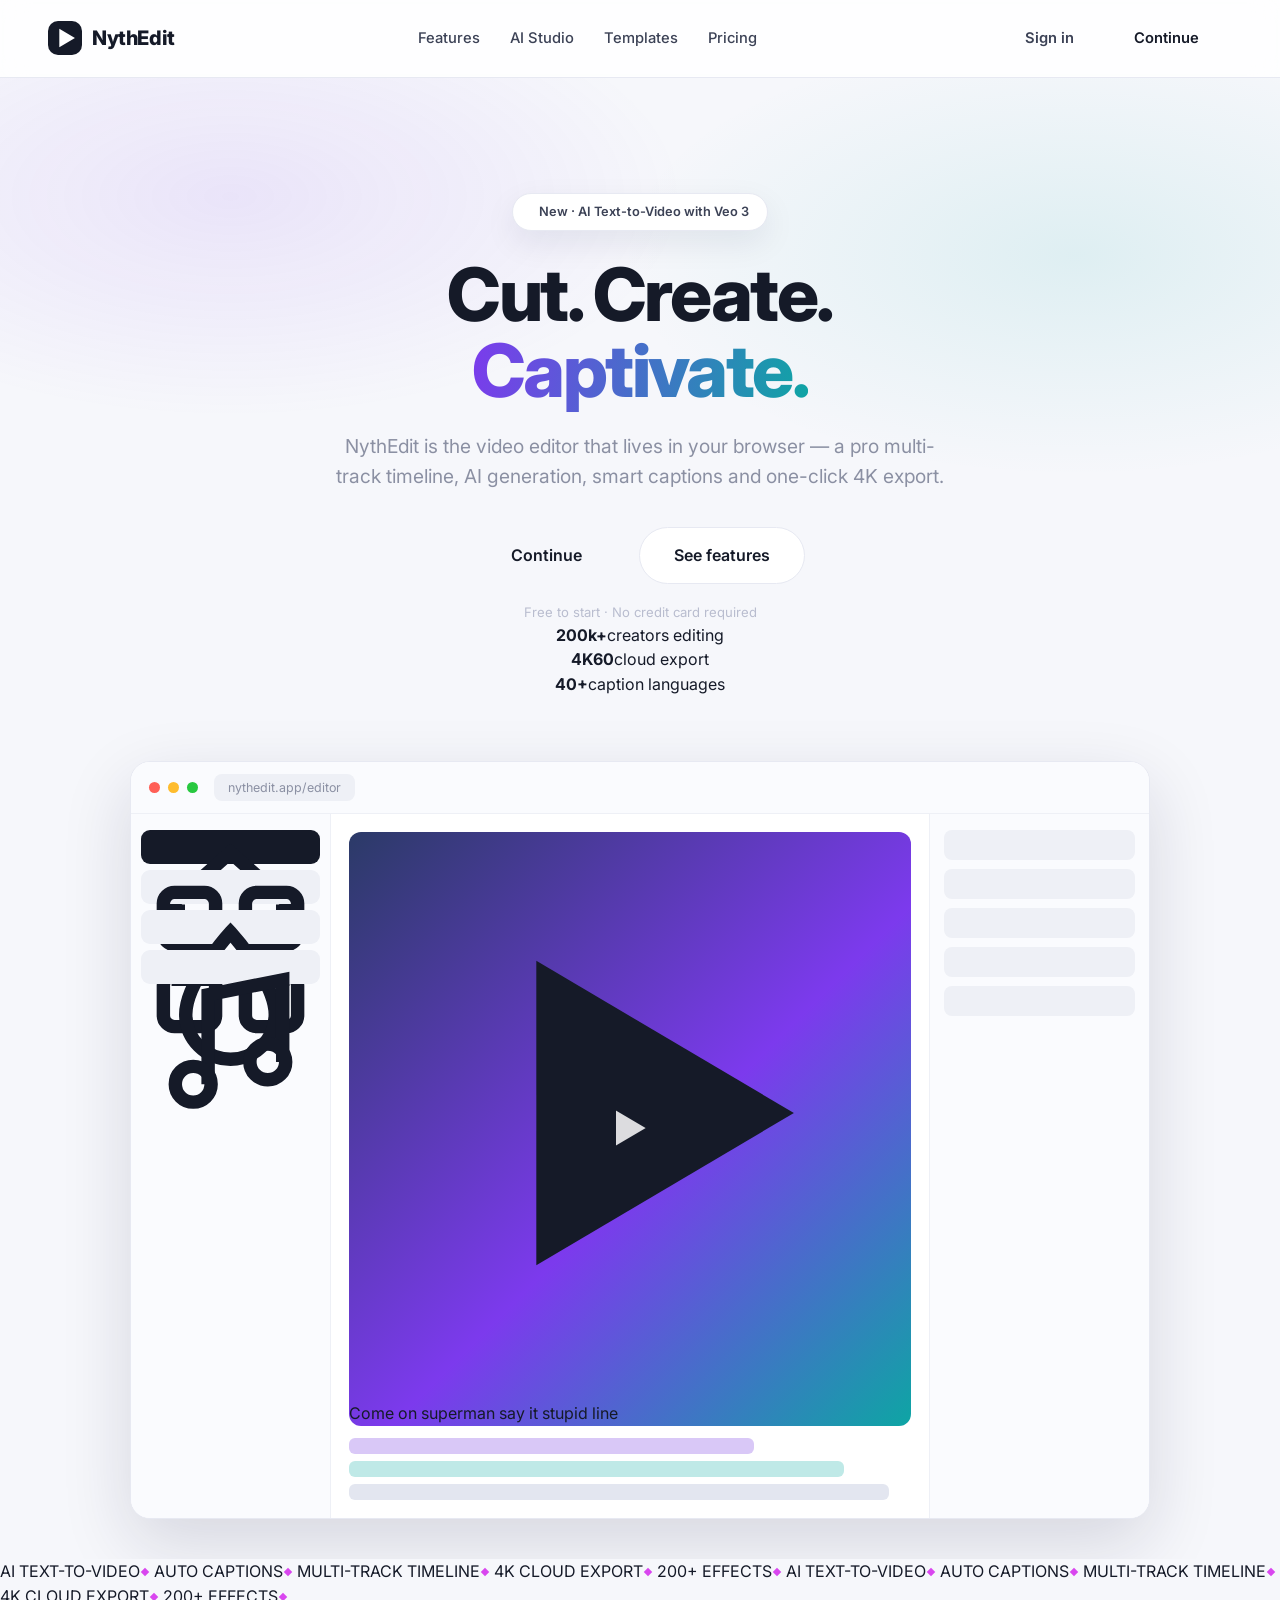
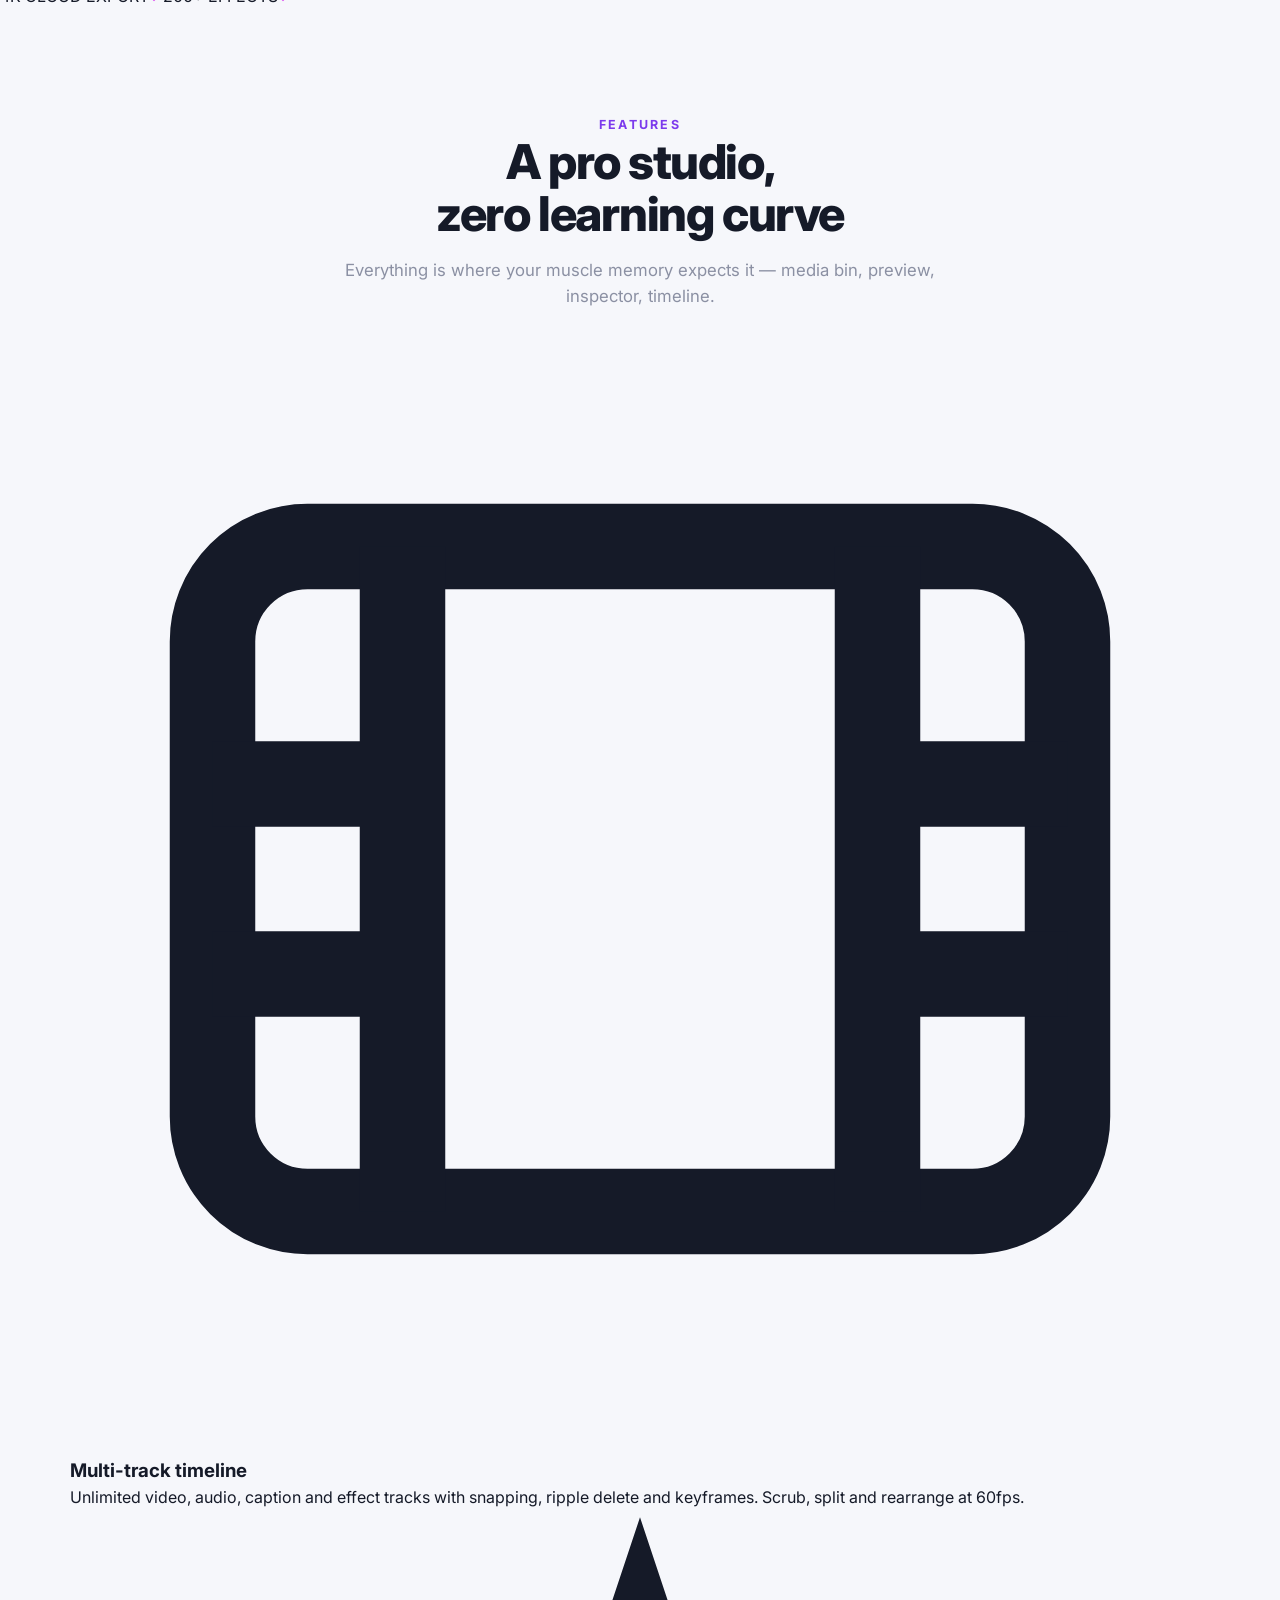
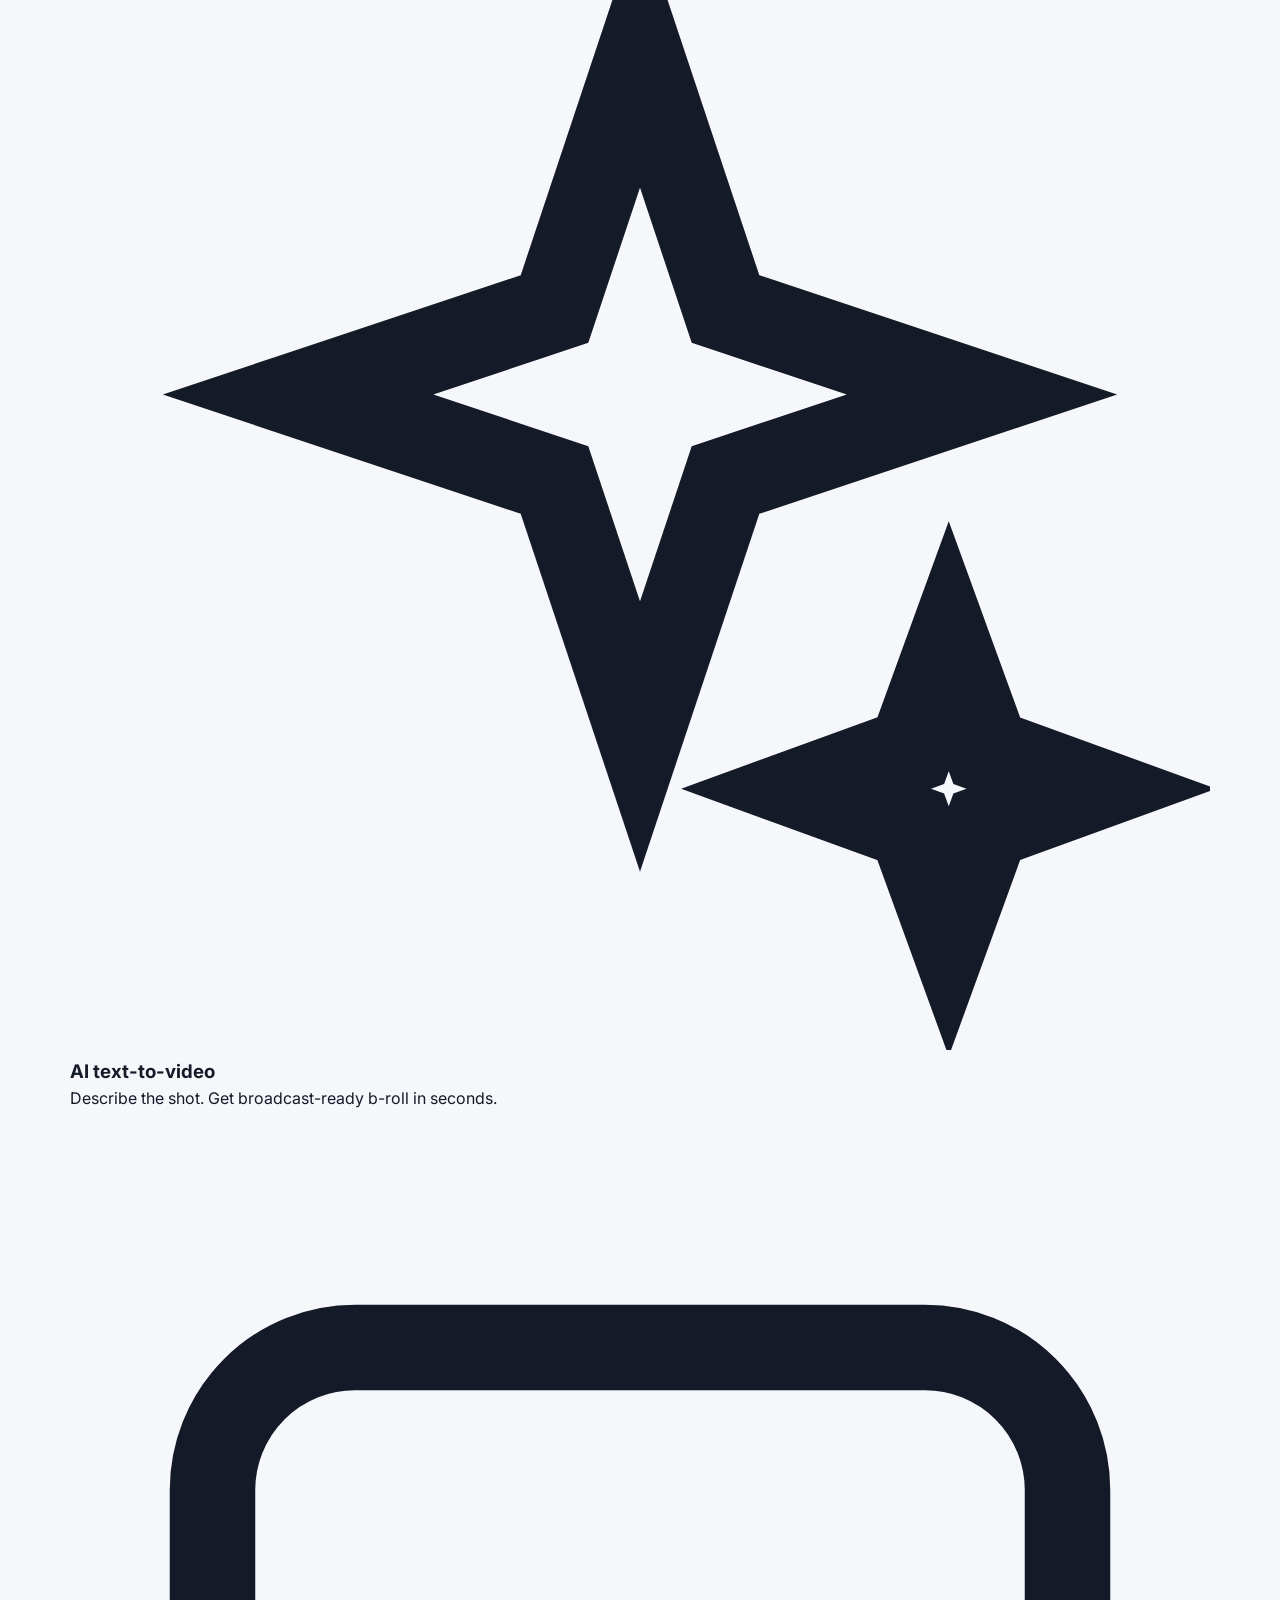
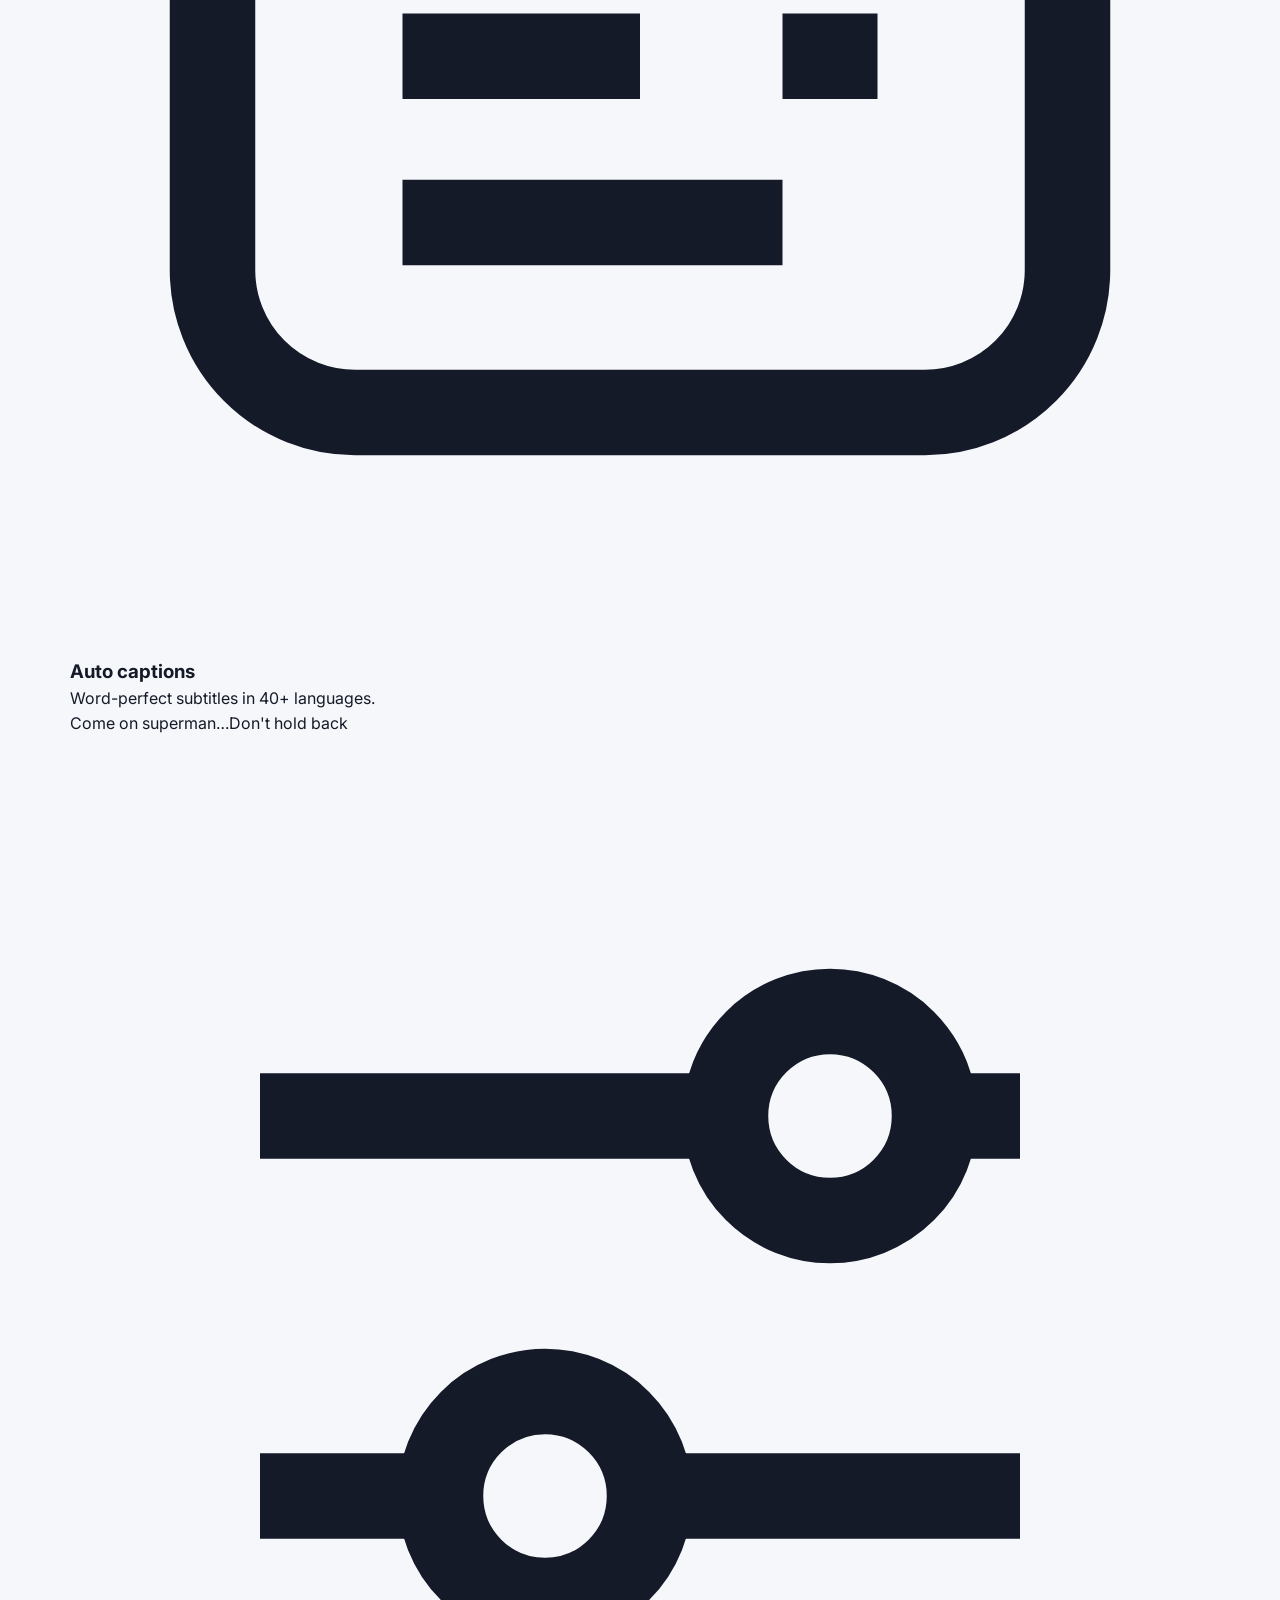
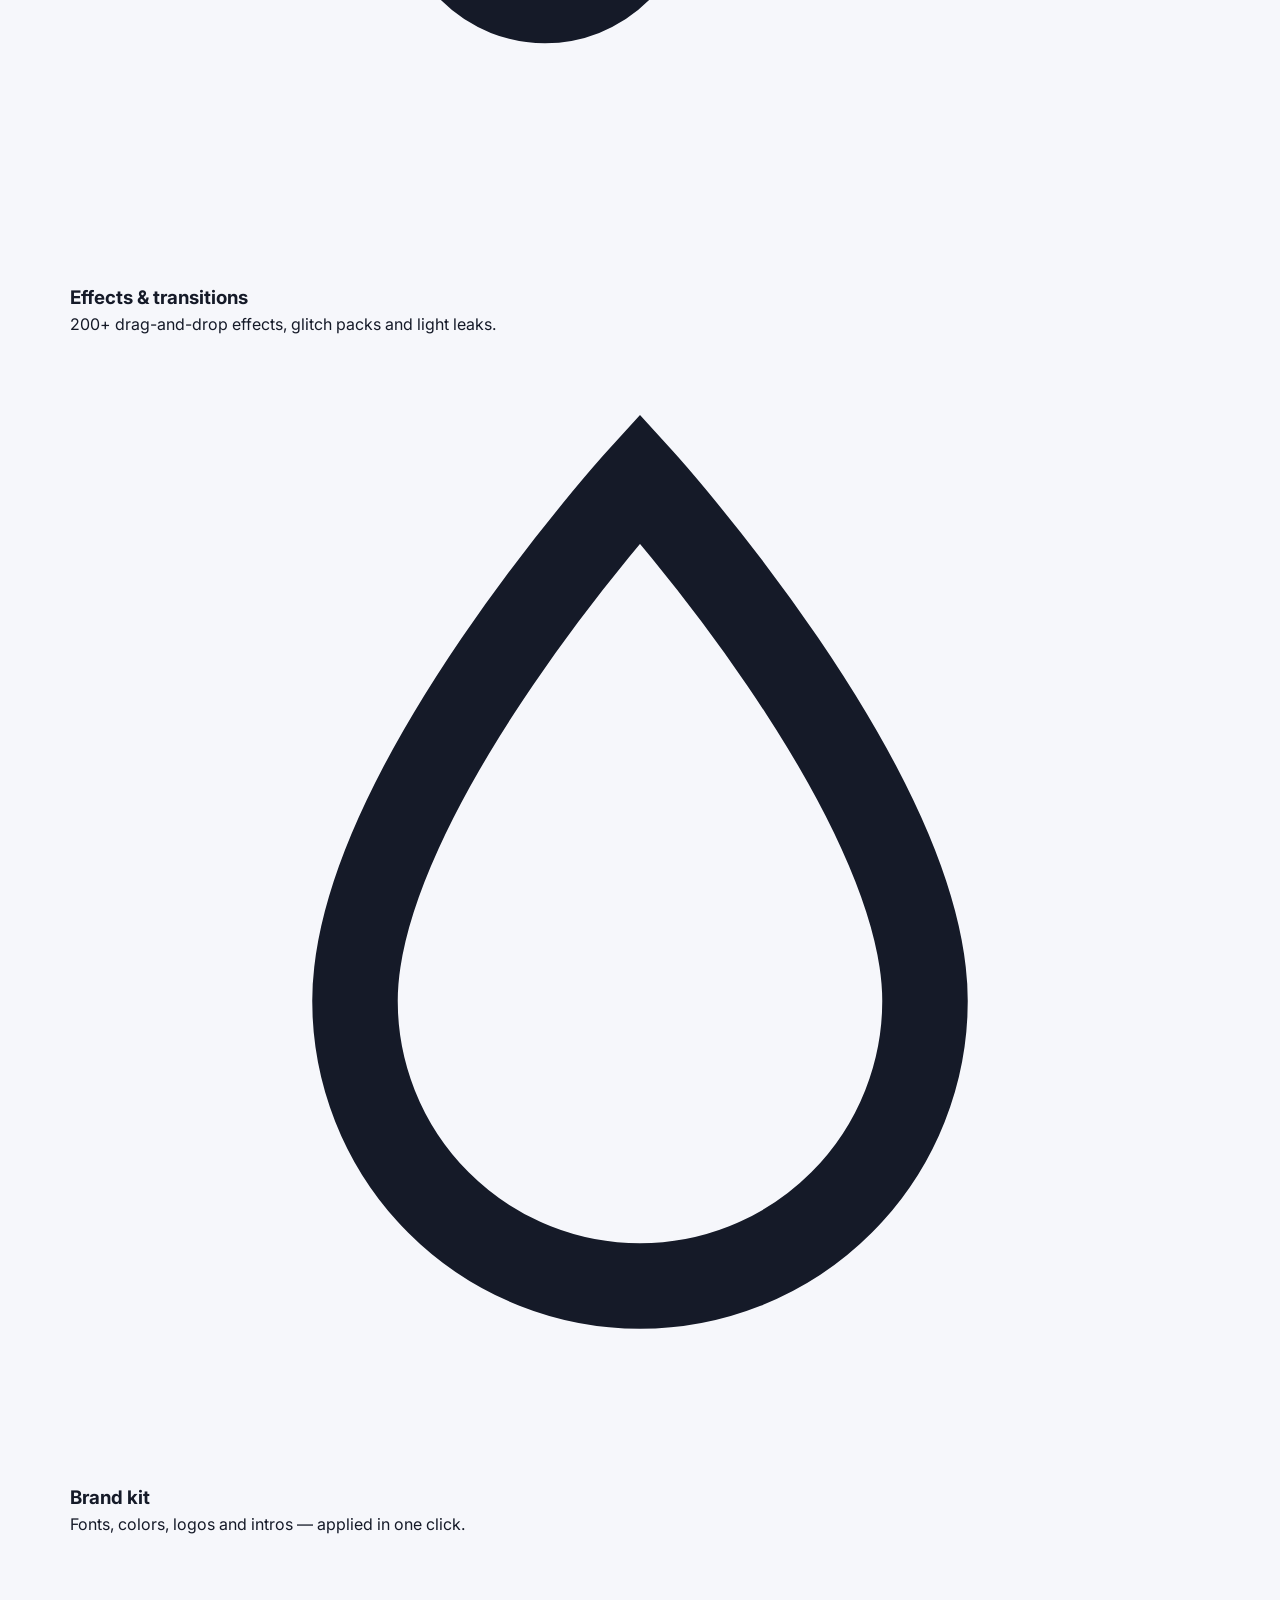
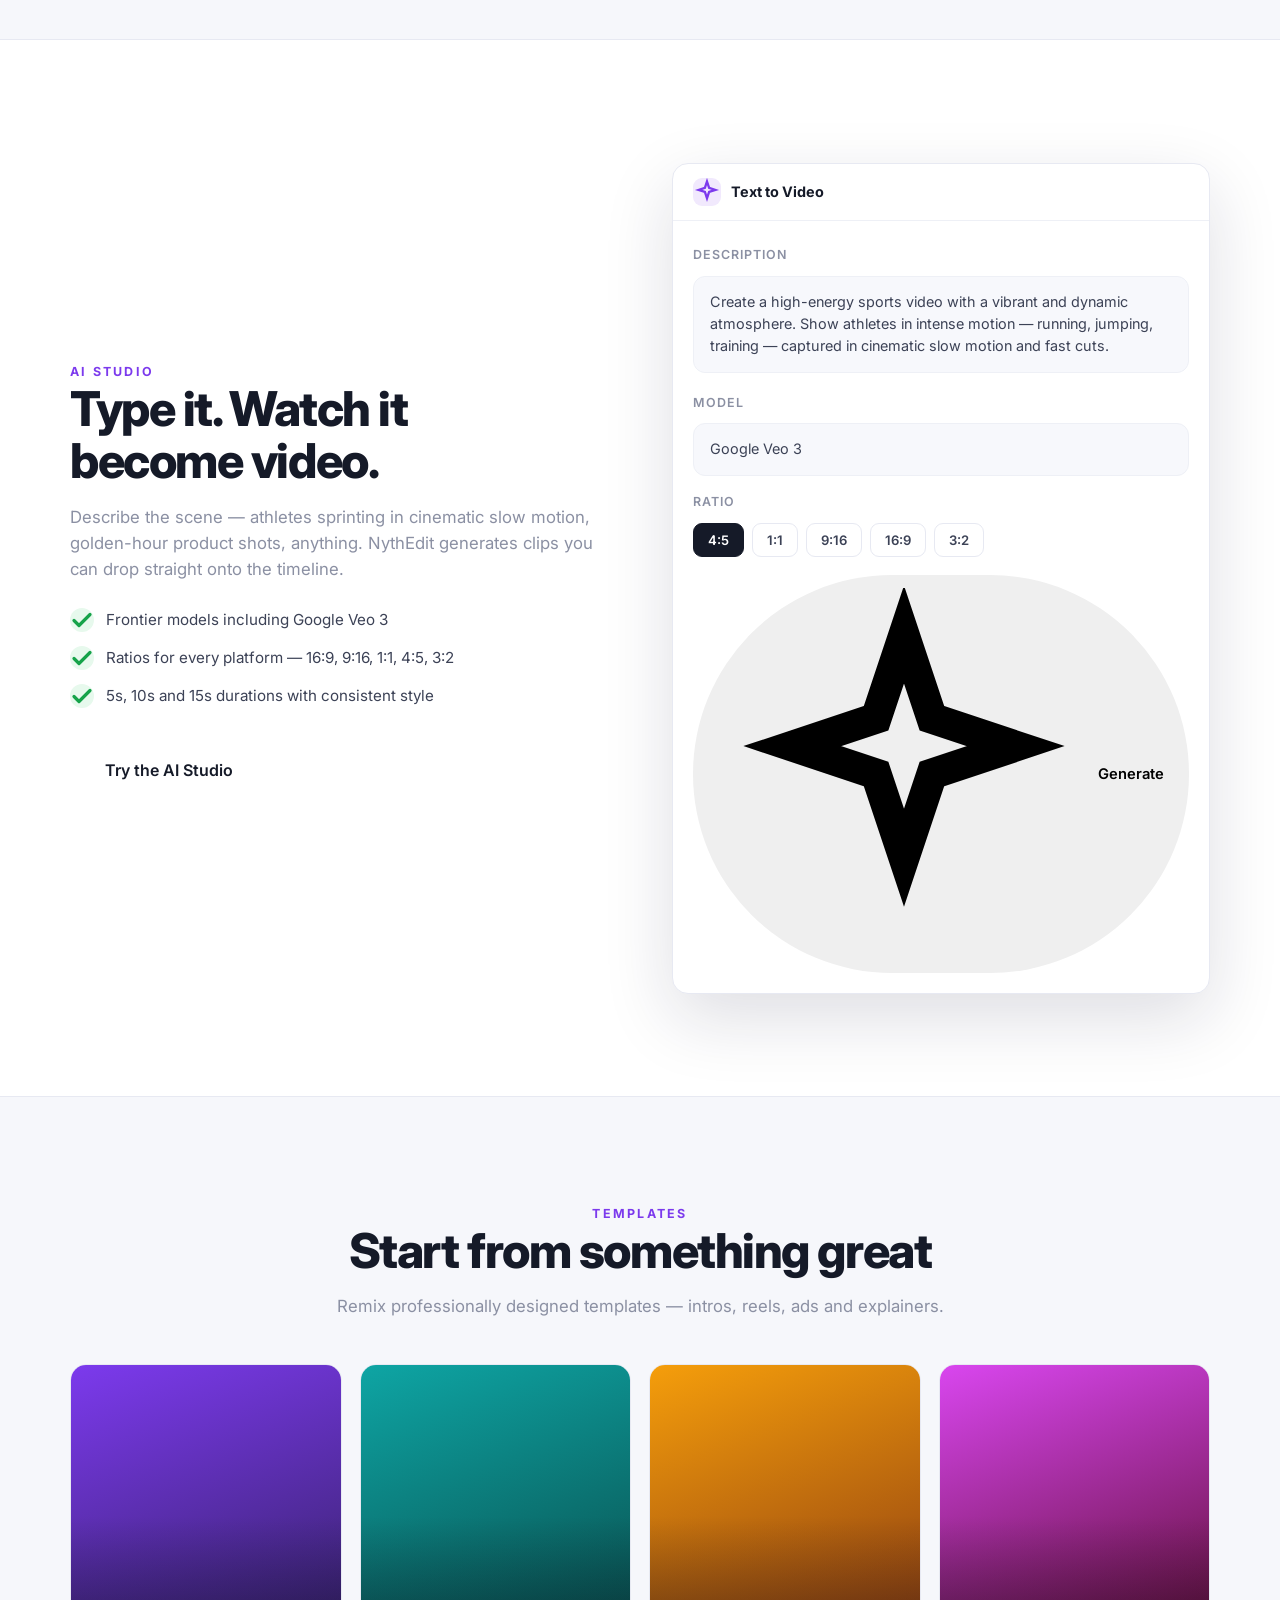
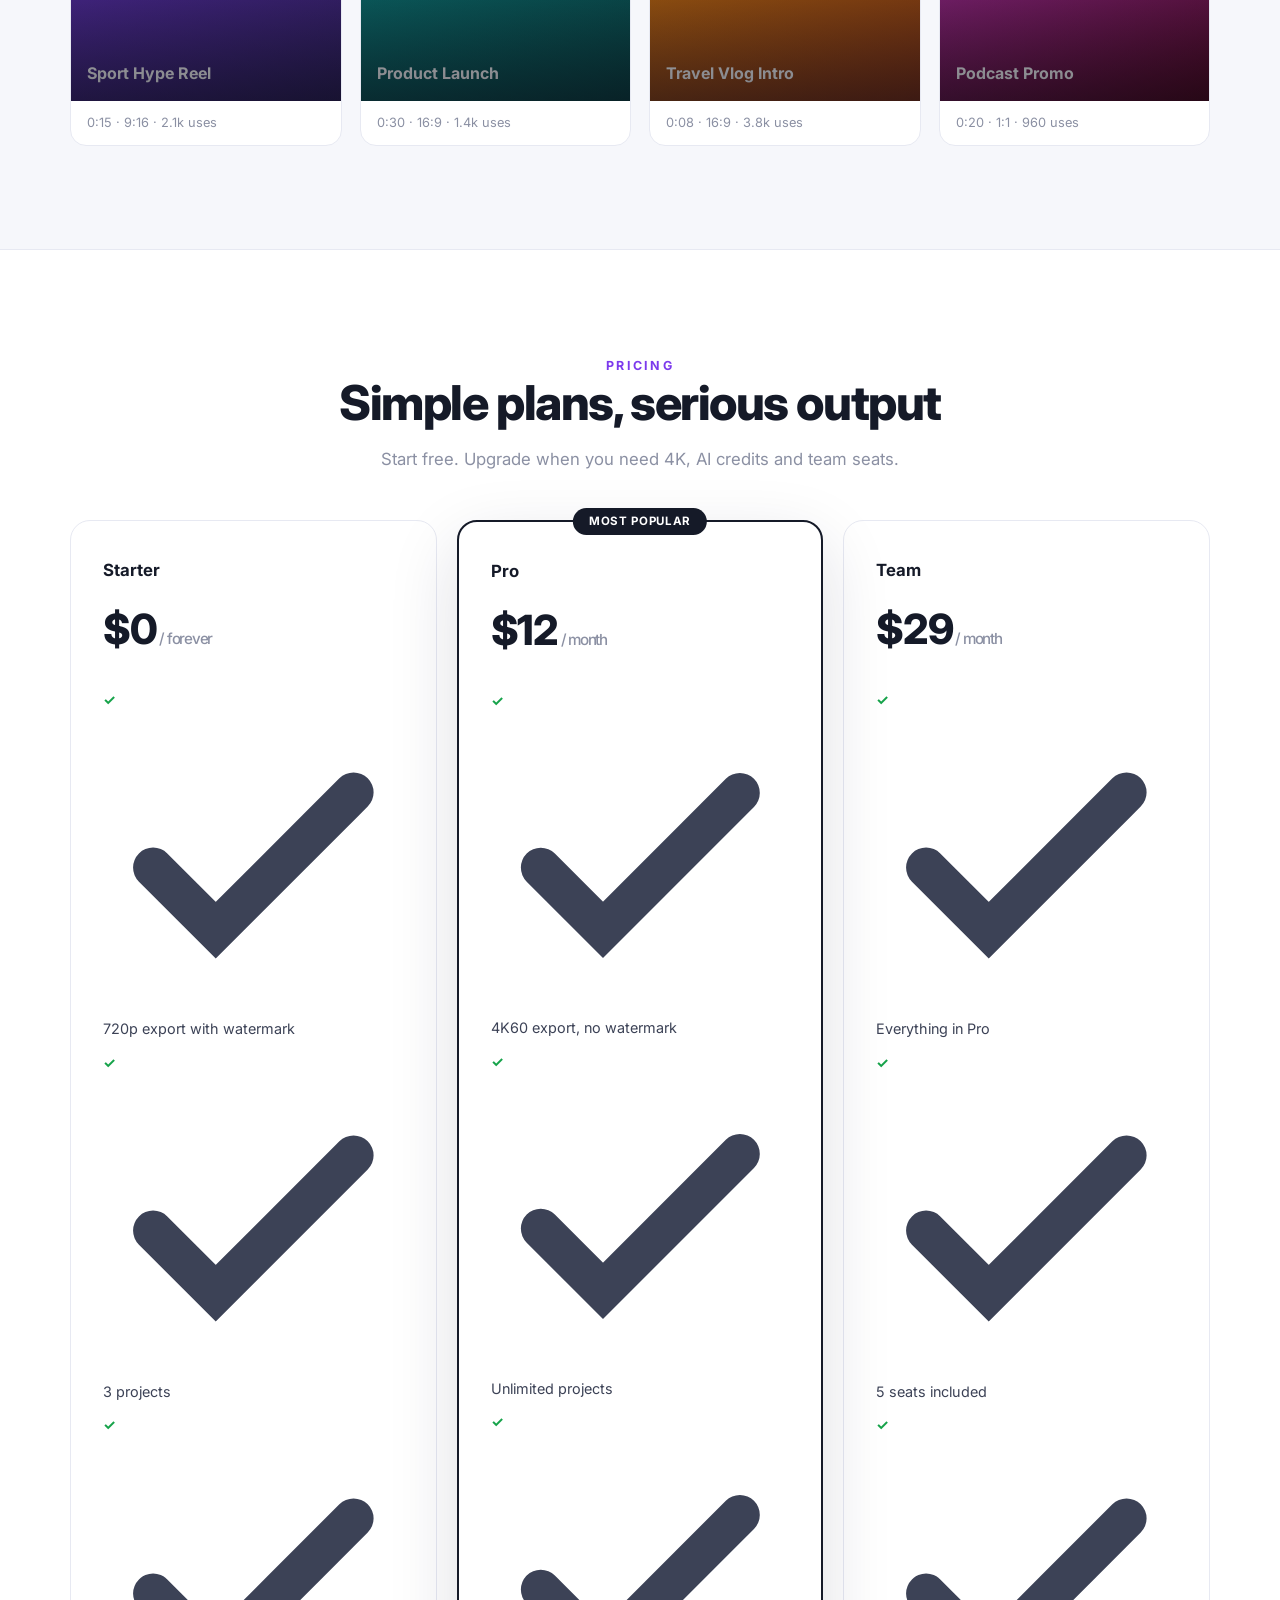
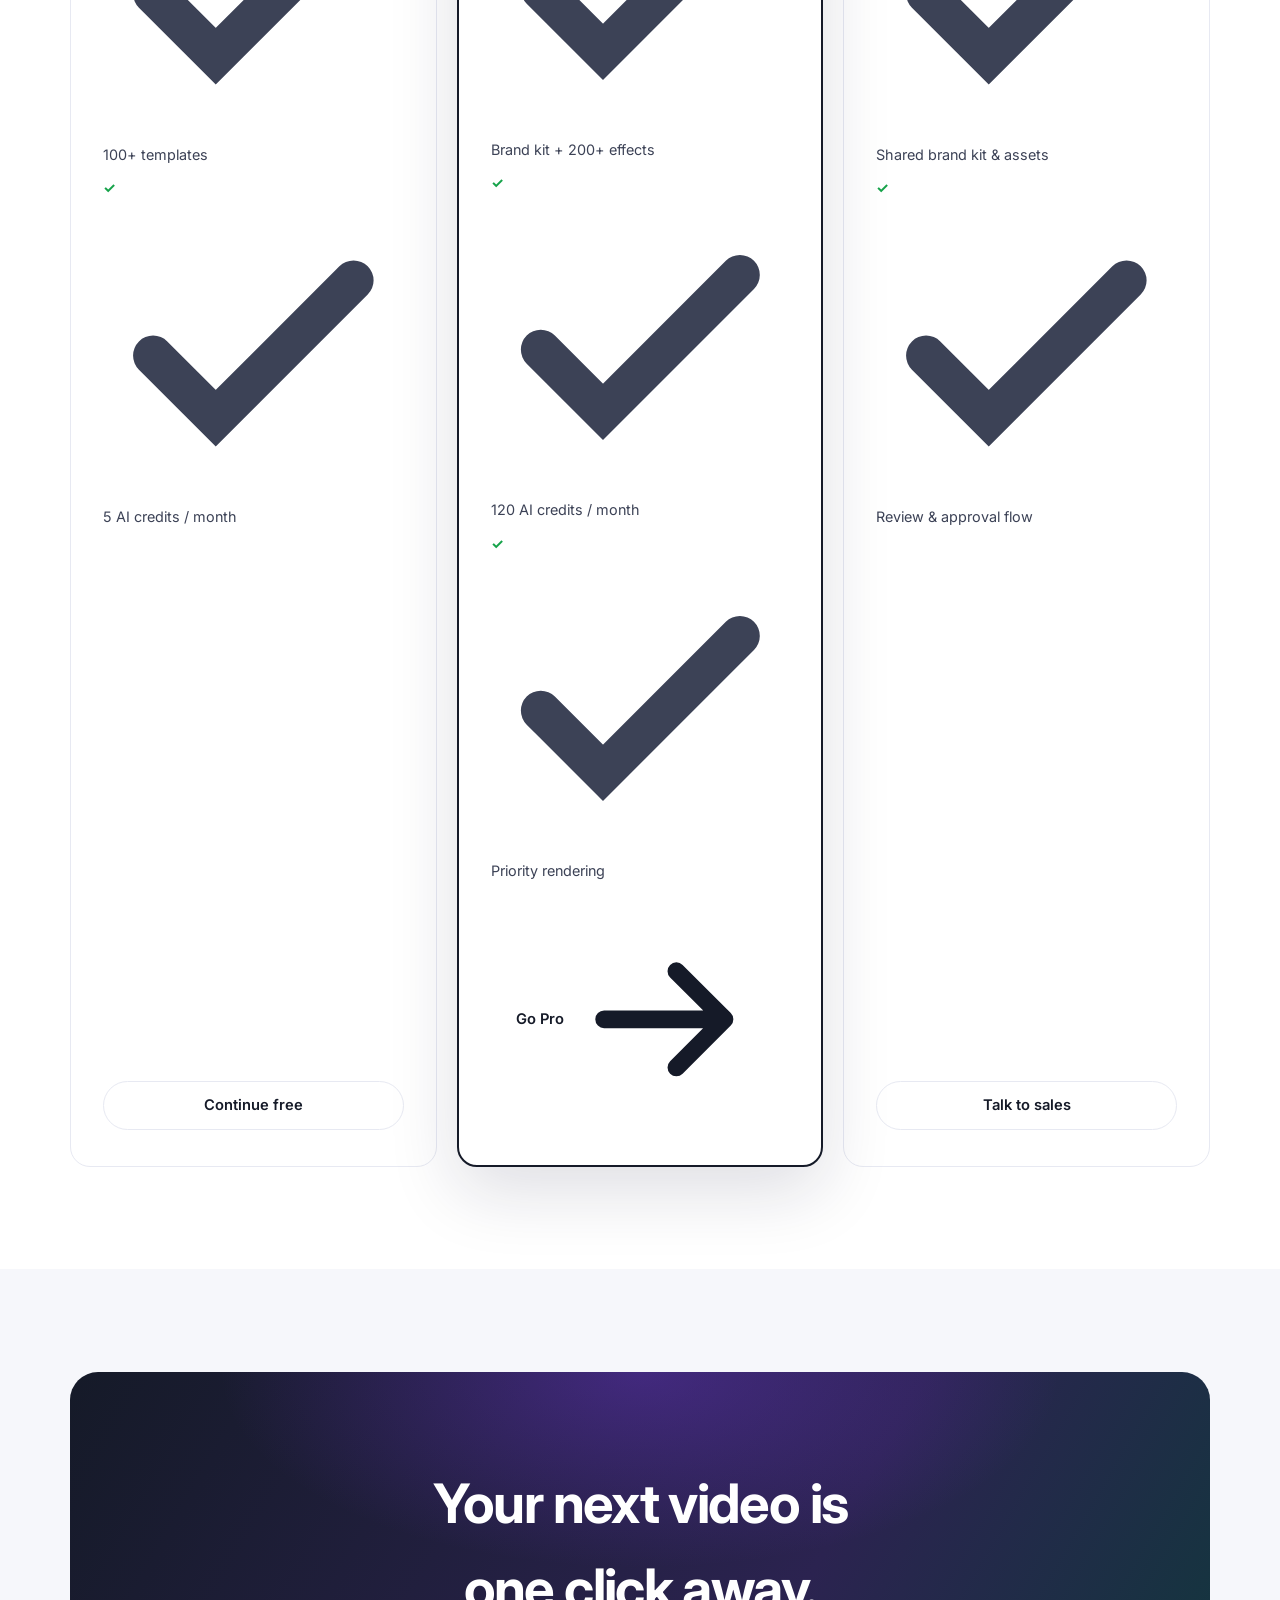
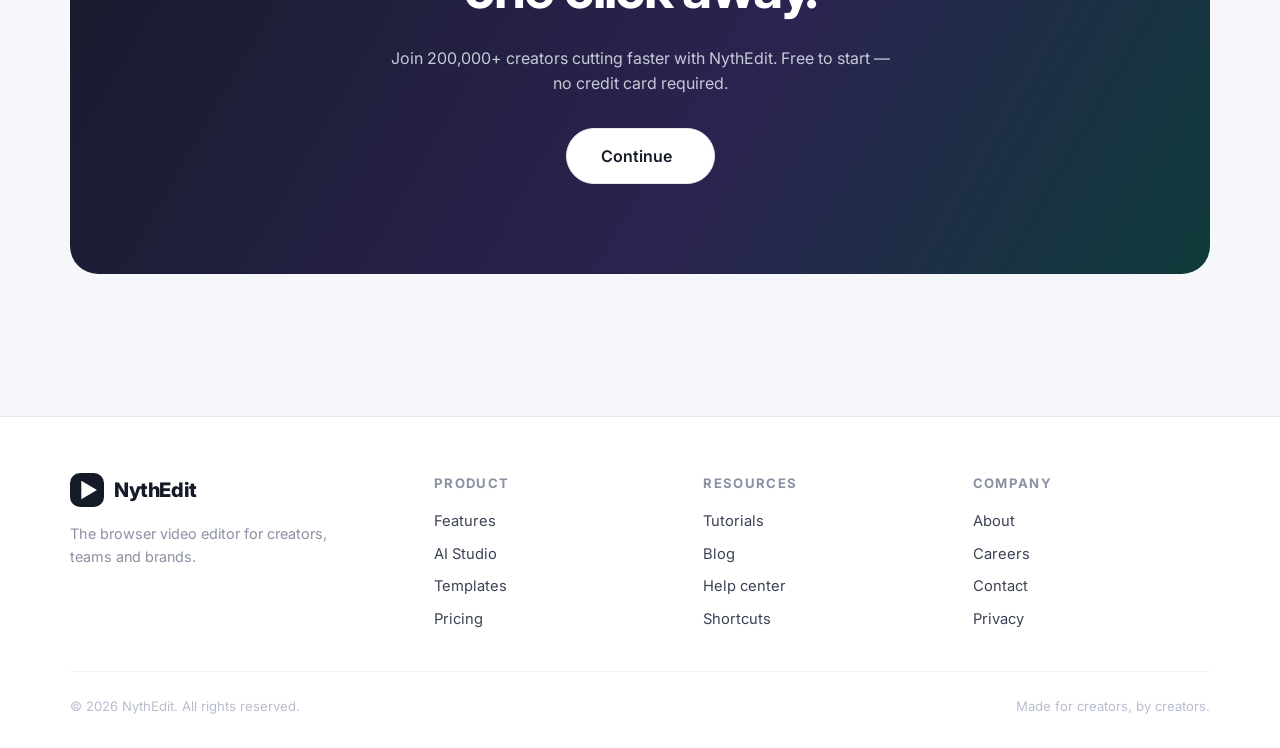
==== commit 1ea80374: "Update index.html" ====
--- a/index.html
+++ b/index.html
@@ -3,18 +3,21 @@
 <head>
   <meta charset="UTF-8" />
   <meta name="viewport" content="width=device-width, initial-scale=1.0" />
-  <title>NythEdit — Edit video like a pro, in your browser</title>
-  <meta name="description" content="NythEdit is the browser-based video editor with multi-track timeline, AI text-to-video, auto captions and 4K export." />
+  <title>NythEdit — Cut. Create. Captivate.</title>
+  <meta name="description" content="NythEdit is the browser video editor with a pro multi-track timeline, AI text-to-video, auto captions and 4K export." />
   <link rel="stylesheet" href="main.css" />
   <link rel="preconnect" href="https://fonts.googleapis.com" />
   <link rel="preconnect" href="https://fonts.gstatic.com" crossorigin />
-  <link href="https://fonts.googleapis.com/css2?family=Inter:wght@400;500;600;700;800&display=swap" rel="stylesheet" />
+  <link href="https://fonts.googleapis.com/css2?family=Inter:wght@400;500;600;700&family=Space+Grotesk:wght@500;600;700&display=swap" rel="stylesheet" />
 </head>
 <body>
 
   <!-- NAV -->
   <header class="site-nav">
-    <a href="index.html" class="brand"><span class="brand-mark">✂</span> NythEdit</a>
+    <a href="index.html" class="brand">
+      <span class="brand-mark"><svg viewBox="0 0 24 24" fill="#fff"><path d="M8 5.5v13l11-6.5z"/></svg></span>
+      NythEdit
+    </a>
     <nav class="site-links" id="siteLinks">
       <a href="#features">Features</a>
       <a href="#ai">AI Studio</a>
@@ -23,7 +26,9 @@
     </nav>
     <div class="nav-cta">
       <a href="login.html" class="btn btn-ghost">Sign in</a>
-      <a href="login.html" class="btn btn-dark">Continue →</a>
+      <a href="login.html" class="btn btn-brand">Continue
+        <svg class="i-sm" viewBox="0 0 24 24" fill="none" stroke="currentColor" stroke-width="2.2" stroke-linecap="round" stroke-linejoin="round"><path d="M4 12h15M13 6l6 6-6 6"/></svg>
+      </a>
       <button class="menu-btn" id="menuBtn" aria-label="Menu"><span></span><span></span><span></span></button>
     </div>
   </header>
@@ -31,46 +36,98 @@
   <!-- HERO -->
   <section class="hero">
     <div class="hero-inner">
-      <span class="hero-badge"><span class="dot"></span> New · AI Text-to-Video powered by Veo 3</span>
-      <h1>Edit video like a pro.<br /><span class="grad">Right in your browser.</span></h1>
-      <p class="sub">NythEdit gives you a full multi-track editor, smart captions, effects and one-click 4K export — no downloads, no watermark on Pro.</p>
+      <span class="hero-badge"><span class="pulse"></span> New · AI Text-to-Video with Veo 3</span>
+      <h1>Cut. Create.<br /><span class="grad">Captivate.</span></h1>
+      <p class="sub">NythEdit is the video editor that lives in your browser — a pro multi-track timeline, AI generation, smart captions and one-click 4K export.</p>
       <div class="hero-cta">
-        <a href="login.html" class="btn btn-dark btn-lg">Continue →</a>
+        <a href="login.html" class="btn btn-brand btn-lg">Continue
+          <svg class="i-sm" viewBox="0 0 24 24" fill="none" stroke="currentColor" stroke-width="2.2" stroke-linecap="round" stroke-linejoin="round"><path d="M4 12h15M13 6l6 6-6 6"/></svg>
+        </a>
         <a href="#features" class="btn btn-light btn-lg">See features</a>
       </div>
       <p class="hero-note">Free to start · No credit card required</p>
+      <div class="hero-stats">
+        <div><b>200k+</b><span>creators editing</span></div>
+        <div><b>4K60</b><span>cloud export</span></div>
+        <div><b>40+</b><span>caption languages</span></div>
+      </div>
     </div>
 
     <div class="hero-mock reveal">
       <div class="mock-window">
-        <div class="mock-bar"><i></i><i></i><i></i><span>nythedit.com/editor</span></div>
+        <div class="mock-bar"><i></i><i></i><i></i><span>nythedit.app/editor</span></div>
         <div class="mock-body">
-          <div class="mock-rail"><b class="on"></b><b></b><b></b><b></b><b></b><b></b></div>
+          <div class="mock-rail">
+            <b class="on"><svg viewBox="0 0 24 24" fill="none" stroke="currentColor" stroke-width="1.8"><path d="M3 11l9-8 9 8"/><path d="M5 10v10h5v-6h4v6h5V10"/></svg></b>
+            <b><svg viewBox="0 0 24 24" fill="none" stroke="currentColor" stroke-width="1.8"><rect x="3" y="3" width="7" height="7" rx="1.5"/><rect x="14" y="3" width="7" height="7" rx="1.5"/><rect x="3" y="14" width="7" height="7" rx="1.5"/><rect x="14" y="14" width="7" height="7" rx="1.5"/></svg></b>
+            <b><svg viewBox="0 0 24 24" fill="none" stroke="currentColor" stroke-width="1.8"><path d="M12 3s6 6.6 6 11a6 6 0 01-12 0c0-4.4 6-11 6-11z"/></svg></b>
+            <b><svg viewBox="0 0 24 24" fill="none" stroke="currentColor" stroke-width="1.8"><path d="M9 18V6l10-2v11"/><circle cx="7" cy="18" r="2.4"/><circle cx="17" cy="15" r="2.4"/></svg></b>
+          </div>
           <div class="mock-stage">
-            <div class="mock-preview"></div>
+            <div class="mock-preview">
+              <span class="mock-play"><svg viewBox="0 0 24 24" fill="currentColor"><path d="M8 5.5v13l11-6.5z"/></svg></span>
+              <span class="mock-cap">Come on superman say it stupid line</span>
+            </div>
             <div class="mock-tl"><i></i><i></i><i></i></div>
           </div>
-          <div class="mock-side"><b></b><b></b><b></b><b></b><b class="dark"></b></div>
-        </div>
-      </div>
-    </div>
-  </section>
+          <div class="mock-side"><b></b><b></b><b></b><b></b><b class="gen"></b></div>
+        </div>
+      </div>
+    </div>
+  </section>
+
+  <!-- MARQUEE -->
+  <div class="marquee" aria-hidden="true">
+    <div class="marquee-track">
+      <span>AI TEXT-TO-VIDEO</span><svg width="10" height="10" viewBox="0 0 10 10"><rect x="2" y="2" width="6" height="6" transform="rotate(45 5 5)" fill="#d946ef"/></svg>
+      <span>AUTO CAPTIONS</span><svg width="10" height="10" viewBox="0 0 10 10"><rect x="2" y="2" width="6" height="6" transform="rotate(45 5 5)" fill="#d946ef"/></svg>
+      <span>MULTI-TRACK TIMELINE</span><svg width="10" height="10" viewBox="0 0 10 10"><rect x="2" y="2" width="6" height="6" transform="rotate(45 5 5)" fill="#d946ef"/></svg>
+      <span>4K CLOUD EXPORT</span><svg width="10" height="10" viewBox="0 0 10 10"><rect x="2" y="2" width="6" height="6" transform="rotate(45 5 5)" fill="#d946ef"/></svg>
+      <span>200+ EFFECTS</span><svg width="10" height="10" viewBox="0 0 10 10"><rect x="2" y="2" width="6" height="6" transform="rotate(45 5 5)" fill="#d946ef"/></svg>
+      <span>AI TEXT-TO-VIDEO</span><svg width="10" height="10" viewBox="0 0 10 10"><rect x="2" y="2" width="6" height="6" transform="rotate(45 5 5)" fill="#d946ef"/></svg>
+      <span>AUTO CAPTIONS</span><svg width="10" height="10" viewBox="0 0 10 10"><rect x="2" y="2" width="6" height="6" transform="rotate(45 5 5)" fill="#d946ef"/></svg>
+      <span>MULTI-TRACK TIMELINE</span><svg width="10" height="10" viewBox="0 0 10 10"><rect x="2" y="2" width="6" height="6" transform="rotate(45 5 5)" fill="#d946ef"/></svg>
+      <span>4K CLOUD EXPORT</span><svg width="10" height="10" viewBox="0 0 10 10"><rect x="2" y="2" width="6" height="6" transform="rotate(45 5 5)" fill="#d946ef"/></svg>
+      <span>200+ EFFECTS</span><svg width="10" height="10" viewBox="0 0 10 10"><rect x="2" y="2" width="6" height="6" transform="rotate(45 5 5)" fill="#d946ef"/></svg>
+    </div>
+  </div>
 
   <!-- FEATURES -->
   <section class="section" id="features">
     <div class="wrap">
       <div class="center reveal">
-        <p class="kicker">Features</p>
-        <h2 class="h2">Everything you need to cut,<br />nothing you don't</h2>
-        <p class="lead">A familiar pro-editor layout — media bin, preview, inspector and a buttery timeline — tuned for speed.</p>
-      </div>
-      <div class="feat-grid">
-        <div class="feat reveal"><div class="feat-ico" style="background:#f1e9fd">🎞</div><h3>Multi-track timeline</h3><p>Unlimited video, audio, caption and effect tracks with snapping, ripple delete and keyframes.</p></div>
-        <div class="feat reveal"><div class="feat-ico" style="background:#e6f7f6">✨</div><h3>AI text-to-video</h3><p>Describe the shot, pick a model and ratio — generate b-roll, openers and transitions in seconds.</p></div>
-        <div class="feat reveal"><div class="feat-ico" style="background:#fef3e8">💬</div><h3>Auto captions</h3><p>Word-perfect subtitles in 40+ languages, styled to match your brand in one click.</p></div>
-        <div class="feat reveal"><div class="feat-ico" style="background:#fdeef4">🎛</div><h3>Effects & transitions</h3><p>Sport effects, glitch packs, light leaks and 200+ transitions, drag-and-drop ready.</p></div>
-        <div class="feat reveal"><div class="feat-ico" style="background:#e8f3fe">📦</div><h3>Brand kit</h3><p>Save your fonts, colors, logos and intros — apply them to any project instantly.</p></div>
-        <div class="feat reveal"><div class="feat-ico" style="background:#eafbe9">⬆</div><h3>4K export</h3><p>Render up to 4K60 in the cloud and share a link or publish straight to socials.</p></div>
+        <span class="kicker">Features</span>
+        <h2 class="h2">A pro studio,<br />zero learning curve</h2>
+        <p class="lead">Everything is where your muscle memory expects it — media bin, preview, inspector, timeline.</p>
+      </div>
+      <div class="bento">
+        <div class="bento-card big reveal">
+          <div class="bento-ico"><svg viewBox="0 0 24 24" fill="none" stroke="currentColor" stroke-width="1.8"><rect x="3" y="5" width="18" height="14" rx="2"/><path d="M7 5v14M17 5v14M3 10h4M3 14h4M17 10h4M17 14h4"/></svg></div>
+          <h3>Multi-track timeline</h3>
+          <p>Unlimited video, audio, caption and effect tracks with snapping, ripple delete and keyframes. Scrub, split and rearrange at 60fps.</p>
+          <div class="bento-visual"><div class="tl-mini"><i></i><i></i><i></i></div></div>
+        </div>
+        <div class="bento-card reveal">
+          <div class="bento-ico"><svg viewBox="0 0 24 24" fill="none" stroke="currentColor" stroke-width="1.8"><path d="M12 3l1.8 5.4 5.4 1.8-5.4 1.8L12 17.4l-1.8-5.4L4.8 10.2l5.4-1.8z"/><path d="M18.5 15.5l.8 2.2 2.2.8-2.2.8-.8 2.2-.8-2.2-2.2-.8 2.2-.8z"/></svg></div>
+          <h3>AI text-to-video</h3>
+          <p>Describe the shot. Get broadcast-ready b-roll in seconds.</p>
+        </div>
+        <div class="bento-card reveal">
+          <div class="bento-ico"><svg viewBox="0 0 24 24" fill="none" stroke="currentColor" stroke-width="1.8"><rect x="3" y="5" width="18" height="14" rx="3"/><path d="M7 11.5h5M7 15h8M15 11.5h2"/></svg></div>
+          <h3>Auto captions</h3>
+          <p>Word-perfect subtitles in 40+ languages.</p>
+          <div class="bento-visual"><div class="cap-mini"><span>Come on superman…</span><span>Don't hold back</span></div></div>
+        </div>
+        <div class="bento-card reveal">
+          <div class="bento-ico"><svg viewBox="0 0 24 24" fill="none" stroke="currentColor" stroke-width="1.8"><path d="M4 8h10M18 8h2M4 16h4M12 16h8"/><circle cx="16" cy="8" r="2.2"/><circle cx="10" cy="16" r="2.2"/></svg></div>
+          <h3>Effects & transitions</h3>
+          <p>200+ drag-and-drop effects, glitch packs and light leaks.</p>
+        </div>
+        <div class="bento-card reveal">
+          <div class="bento-ico"><svg viewBox="0 0 24 24" fill="none" stroke="currentColor" stroke-width="1.8"><path d="M12 3s6 6.6 6 11a6 6 0 01-12 0c0-4.4 6-11 6-11z"/></svg></div>
+          <h3>Brand kit</h3>
+          <p>Fonts, colors, logos and intros — applied in one click.</p>
+        </div>
       </div>
     </div>
   </section>
@@ -80,24 +137,29 @@
     <div class="wrap">
       <div class="ai-split">
         <div class="reveal">
-          <p class="kicker">AI Studio</p>
+          <span class="kicker">AI Studio</span>
           <h2 class="h2">Type it. Watch it<br />become video.</h2>
-          <p class="lead">Describe the scene — athletes sprinting in cinematic slow motion, golden-hour product shots, anything. NythEdit generates broadcast-ready clips you can drop straight onto the timeline.</p>
+          <p class="lead">Describe the scene — athletes sprinting in cinematic slow motion, golden-hour product shots, anything. NythEdit generates clips you can drop straight onto the timeline.</p>
           <ul class="checklist">
-            <li><span class="tick">✓</span> Frontier models including Google Veo 3</li>
-            <li><span class="tick">✓</span> Ratios for every platform — 16:9, 9:16, 1:1, 4:5, 3:2</li>
-            <li><span class="tick">✓</span> 5s, 10s and 15s durations with consistent style</li>
-          </ul>
-          <div style="margin-top:32px"><a href="login.html" class="btn btn-dark btn-lg">Try the AI Studio →</a></div>
+            <li><span class="tick"><svg viewBox="0 0 24 24" fill="none" stroke="currentColor" stroke-width="3.2" stroke-linecap="round" stroke-linejoin="round"><path d="M4 12.5l5 5L20 6.5"/></svg></span> Frontier models including Google Veo 3</li>
+            <li><span class="tick"><svg viewBox="0 0 24 24" fill="none" stroke="currentColor" stroke-width="3.2" stroke-linecap="round" stroke-linejoin="round"><path d="M4 12.5l5 5L20 6.5"/></svg></span> Ratios for every platform — 16:9, 9:16, 1:1, 4:5, 3:2</li>
+            <li><span class="tick"><svg viewBox="0 0 24 24" fill="none" stroke="currentColor" stroke-width="3.2" stroke-linecap="round" stroke-linejoin="round"><path d="M4 12.5l5 5L20 6.5"/></svg></span> 5s, 10s and 15s durations with consistent style</li>
+          </ul>
+          <div style="margin-top:34px"><a href="login.html" class="btn btn-brand btn-lg">Try the AI Studio
+            <svg class="i-sm" viewBox="0 0 24 24" fill="none" stroke="currentColor" stroke-width="2.2" stroke-linecap="round" stroke-linejoin="round"><path d="M4 12h15M13 6l6 6-6 6"/></svg></a>
+          </div>
         </div>
         <div class="prompt-card reveal">
-          <div class="prompt-head"><span class="spark">✦</span> Text to Video</div>
+          <div class="prompt-head">
+            <span class="spark"><svg viewBox="0 0 24 24" fill="none" stroke="currentColor" stroke-width="2"><path d="M12 3l1.8 5.4 5.4 1.8-5.4 1.8L12 17.4l-1.8-5.4L4.8 10.2l5.4-1.8z"/></svg></span>
+            Text to Video
+          </div>
           <div class="prompt-body">
             <label>Description</label>
-            <div class="prompt-text">Create a high-energy sports video with a vibrant and dynamic atmosphere. Show athletes in intense motion running, jumping, training, and competing captured in cinematic slow motion and fast cuts.</div>
+            <div class="prompt-text">Create a high-energy sports video with a vibrant and dynamic atmosphere. Show athletes in intense motion — running, jumping, training — captured in cinematic slow motion and fast cuts.</div>
             <label>Model</label>
-            <div class="prompt-text" style="margin-bottom:0">◉ &nbsp;Google Veo 3</div>
-            <label style="margin-top:14px;display:block">Ratio</label>
+            <div class="prompt-text" style="margin-bottom:0">Google Veo 3</div>
+            <label style="margin-top:16px;display:block">Ratio</label>
             <div class="ratio-row">
               <button class="ratio on" type="button">4:5</button>
               <button class="ratio" type="button">1:1</button>
@@ -105,7 +167,10 @@
               <button class="ratio" type="button">16:9</button>
               <button class="ratio" type="button">3:2</button>
             </div>
-            <button class="btn btn-dark btn-block" type="button" onclick="location.href='login.html'">✦ Generate</button>
+            <button class="btn btn-brand btn-block" type="button" onclick="location.href='login.html'">
+              <svg class="i-sm" viewBox="0 0 24 24" fill="none" stroke="currentColor" stroke-width="2"><path d="M12 3l1.8 5.4 5.4 1.8-5.4 1.8L12 17.4l-1.8-5.4L4.8 10.2l5.4-1.8z"/></svg>
+              Generate
+            </button>
           </div>
         </div>
       </div>
@@ -116,15 +181,15 @@
   <section class="section" id="templates">
     <div class="wrap">
       <div class="center reveal">
-        <p class="kicker">Templates</p>
+        <span class="kicker">Templates</span>
         <h2 class="h2">Start from something great</h2>
         <p class="lead">Remix professionally designed templates — intros, reels, ads and explainers.</p>
       </div>
       <div class="tpl-row">
-        <div class="tpl reveal"><div class="tpl-art" style="background:linear-gradient(160deg,#7c3aed,#2b2350)"><span>Sport Hype Reel</span></div><small>0:15 · 9:16 · 2.1k uses</small></div>
-        <div class="tpl reveal"><div class="tpl-art" style="background:linear-gradient(160deg,#0ea5a4,#083f3e)"><span>Product Launch</span></div><small>0:30 · 16:9 · 1.4k uses</small></div>
-        <div class="tpl reveal"><div class="tpl-art" style="background:linear-gradient(160deg,#f59e0b,#7c2d12)"><span>Travel Vlog Intro</span></div><small>0:08 · 16:9 · 3.8k uses</small></div>
-        <div class="tpl reveal"><div class="tpl-art" style="background:linear-gradient(160deg,#ec4899,#4c0519)"><span>Podcast Promo</span></div><small>0:20 · 1:1 · 960 uses</small></div>
+        <div class="tpl reveal"><div class="tpl-art" style="background:linear-gradient(160deg,#7c3aed,#2b1d55)"><b>Sport Hype Reel</b></div><small>0:15 · 9:16 · 2.1k uses</small></div>
+        <div class="tpl reveal"><div class="tpl-art" style="background:linear-gradient(160deg,#0ea5a4,#083f3e)"><b>Product Launch</b></div><small>0:30 · 16:9 · 1.4k uses</small></div>
+        <div class="tpl reveal"><div class="tpl-art" style="background:linear-gradient(160deg,#f59e0b,#7c2d12)"><b>Travel Vlog Intro</b></div><small>0:08 · 16:9 · 3.8k uses</small></div>
+        <div class="tpl reveal"><div class="tpl-art" style="background:linear-gradient(160deg,#d946ef,#4c0519)"><b>Podcast Promo</b></div><small>0:20 · 1:1 · 960 uses</small></div>
       </div>
     </div>
   </section>
@@ -133,25 +198,42 @@
   <section class="section" id="pricing" style="background:#fff;border-top:1px solid var(--line)">
     <div class="wrap">
       <div class="center reveal">
-        <p class="kicker">Pricing</p>
+        <span class="kicker">Pricing</span>
         <h2 class="h2">Simple plans, serious output</h2>
         <p class="lead">Start free. Upgrade when you need 4K, AI credits and team seats.</p>
       </div>
       <div class="price-grid">
         <div class="price reveal">
           <h3>Starter</h3><div class="amt">$0<small> / forever</small></div>
-          <ul><li>720p export with watermark</li><li>3 projects</li><li>100+ templates</li><li>5 AI credits / month</li></ul>
+          <ul>
+            <li><span class="tick"><svg viewBox="0 0 24 24" fill="none" stroke="currentColor" stroke-width="3.2" stroke-linecap="round"><path d="M4 12.5l5 5L20 6.5"/></svg></span>720p export with watermark</li>
+            <li><span class="tick"><svg viewBox="0 0 24 24" fill="none" stroke="currentColor" stroke-width="3.2" stroke-linecap="round"><path d="M4 12.5l5 5L20 6.5"/></svg></span>3 projects</li>
+            <li><span class="tick"><svg viewBox="0 0 24 24" fill="none" stroke="currentColor" stroke-width="3.2" stroke-linecap="round"><path d="M4 12.5l5 5L20 6.5"/></svg></span>100+ templates</li>
+            <li><span class="tick"><svg viewBox="0 0 24 24" fill="none" stroke="currentColor" stroke-width="3.2" stroke-linecap="round"><path d="M4 12.5l5 5L20 6.5"/></svg></span>5 AI credits / month</li>
+          </ul>
           <a href="login.html" class="btn btn-light btn-block">Continue free</a>
         </div>
         <div class="price hot reveal">
           <span class="tag">MOST POPULAR</span>
           <h3>Pro</h3><div class="amt">$12<small> / month</small></div>
-          <ul><li>4K60 export, no watermark</li><li>Unlimited projects</li><li>Brand kit + 200+ effects</li><li>120 AI credits / month</li><li>Priority rendering</li></ul>
-          <a href="login.html" class="btn btn-dark btn-block">Go Pro →</a>
+          <ul>
+            <li><span class="tick"><svg viewBox="0 0 24 24" fill="none" stroke="currentColor" stroke-width="3.2" stroke-linecap="round"><path d="M4 12.5l5 5L20 6.5"/></svg></span>4K60 export, no watermark</li>
+            <li><span class="tick"><svg viewBox="0 0 24 24" fill="none" stroke="currentColor" stroke-width="3.2" stroke-linecap="round"><path d="M4 12.5l5 5L20 6.5"/></svg></span>Unlimited projects</li>
+            <li><span class="tick"><svg viewBox="0 0 24 24" fill="none" stroke="currentColor" stroke-width="3.2" stroke-linecap="round"><path d="M4 12.5l5 5L20 6.5"/></svg></span>Brand kit + 200+ effects</li>
+            <li><span class="tick"><svg viewBox="0 0 24 24" fill="none" stroke="currentColor" stroke-width="3.2" stroke-linecap="round"><path d="M4 12.5l5 5L20 6.5"/></svg></span>120 AI credits / month</li>
+            <li><span class="tick"><svg viewBox="0 0 24 24" fill="none" stroke="currentColor" stroke-width="3.2" stroke-linecap="round"><path d="M4 12.5l5 5L20 6.5"/></svg></span>Priority rendering</li>
+          </ul>
+          <a href="login.html" class="btn btn-brand btn-block">Go Pro
+            <svg class="i-sm" viewBox="0 0 24 24" fill="none" stroke="currentColor" stroke-width="2.2" stroke-linecap="round" stroke-linejoin="round"><path d="M4 12h15M13 6l6 6-6 6"/></svg></a>
         </div>
         <div class="price reveal">
           <h3>Team</h3><div class="amt">$29<small> / month</small></div>
-          <ul><li>Everything in Pro</li><li>5 seats included</li><li>Shared brand kit & assets</li><li>Review & approval flow</li></ul>
+          <ul>
+            <li><span class="tick"><svg viewBox="0 0 24 24" fill="none" stroke="currentColor" stroke-width="3.2" stroke-linecap="round"><path d="M4 12.5l5 5L20 6.5"/></svg></span>Everything in Pro</li>
+            <li><span class="tick"><svg viewBox="0 0 24 24" fill="none" stroke="currentColor" stroke-width="3.2" stroke-linecap="round"><path d="M4 12.5l5 5L20 6.5"/></svg></span>5 seats included</li>
+            <li><span class="tick"><svg viewBox="0 0 24 24" fill="none" stroke="currentColor" stroke-width="3.2" stroke-linecap="round"><path d="M4 12.5l5 5L20 6.5"/></svg></span>Shared brand kit &amp; assets</li>
+            <li><span class="tick"><svg viewBox="0 0 24 24" fill="none" stroke="currentColor" stroke-width="3.2" stroke-linecap="round"><path d="M4 12.5l5 5L20 6.5"/></svg></span>Review &amp; approval flow</li>
+          </ul>
           <a href="login.html" class="btn btn-light btn-block">Talk to sales</a>
         </div>
       </div>
@@ -164,7 +246,8 @@
       <div class="cta-banner reveal">
         <h2>Your next video is<br />one click away.</h2>
         <p>Join 200,000+ creators cutting faster with NythEdit. Free to start — no credit card required.</p>
-        <a href="login.html" class="btn btn-light btn-lg">Continue →</a>
+        <a href="login.html" class="btn btn-light btn-lg">Continue
+          <svg class="i-sm" viewBox="0 0 24 24" fill="none" stroke="currentColor" stroke-width="2.2" stroke-linecap="round" stroke-linejoin="round"><path d="M4 12h15M13 6l6 6-6 6"/></svg></a>
       </div>
     </div>
   </section>
@@ -173,11 +256,14 @@
   <footer class="site">
     <div class="foot-grid">
       <div>
-        <a href="index.html" class="brand" style="margin-bottom:16px"><span class="brand-mark">✂</span> NythEdit</a>
-        <p style="color:var(--muted);font-size:.9rem;max-width:260px;margin-top:14px">The browser-based video editor for creators, teams and brands.</p>
+        <a href="index.html" class="brand">
+          <span class="brand-mark"><svg viewBox="0 0 24 24" fill="#fff"><path d="M8 5.5v13l11-6.5z"/></svg></span>
+          NythEdit
+        </a>
+        <p style="color:var(--muted);font-size:.9rem;max-width:260px;margin-top:16px">The browser video editor for creators, teams and brands.</p>
       </div>
       <div><h4>Product</h4><ul><li><a href="#features">Features</a></li><li><a href="#ai">AI Studio</a></li><li><a href="#templates">Templates</a></li><li><a href="#pricing">Pricing</a></li></ul></div>
-      <div><h4>Resources</h4><ul><li><a href="#">Tutorials</a></li><li><a href="#">Blog</a></li><li><a href="#">Help center</a></li><li><a href="#">Keyboard shortcuts</a></li></ul></div>
+      <div><h4>Resources</h4><ul><li><a href="#">Tutorials</a></li><li><a href="#">Blog</a></li><li><a href="#">Help center</a></li><li><a href="#">Shortcuts</a></li></ul></div>
       <div><h4>Company</h4><ul><li><a href="#">About</a></li><li><a href="#">Careers</a></li><li><a href="#">Contact</a></li><li><a href="#">Privacy</a></li></ul></div>
     </div>
     <div class="foot-note"><span>© 2026 NythEdit. All rights reserved.</span><span>Made for creators, by creators.</span></div>
--- a/main.css
+++ b/main.css
@@ -1,5 +1,5 @@
 /* ============================================================
-   CutCut — shared styles (landing, login, projects)
+   NythEdit — shared styles (landing, login, projects)
    ============================================================ */
 :root{
   --bg:#f6f7fb;
